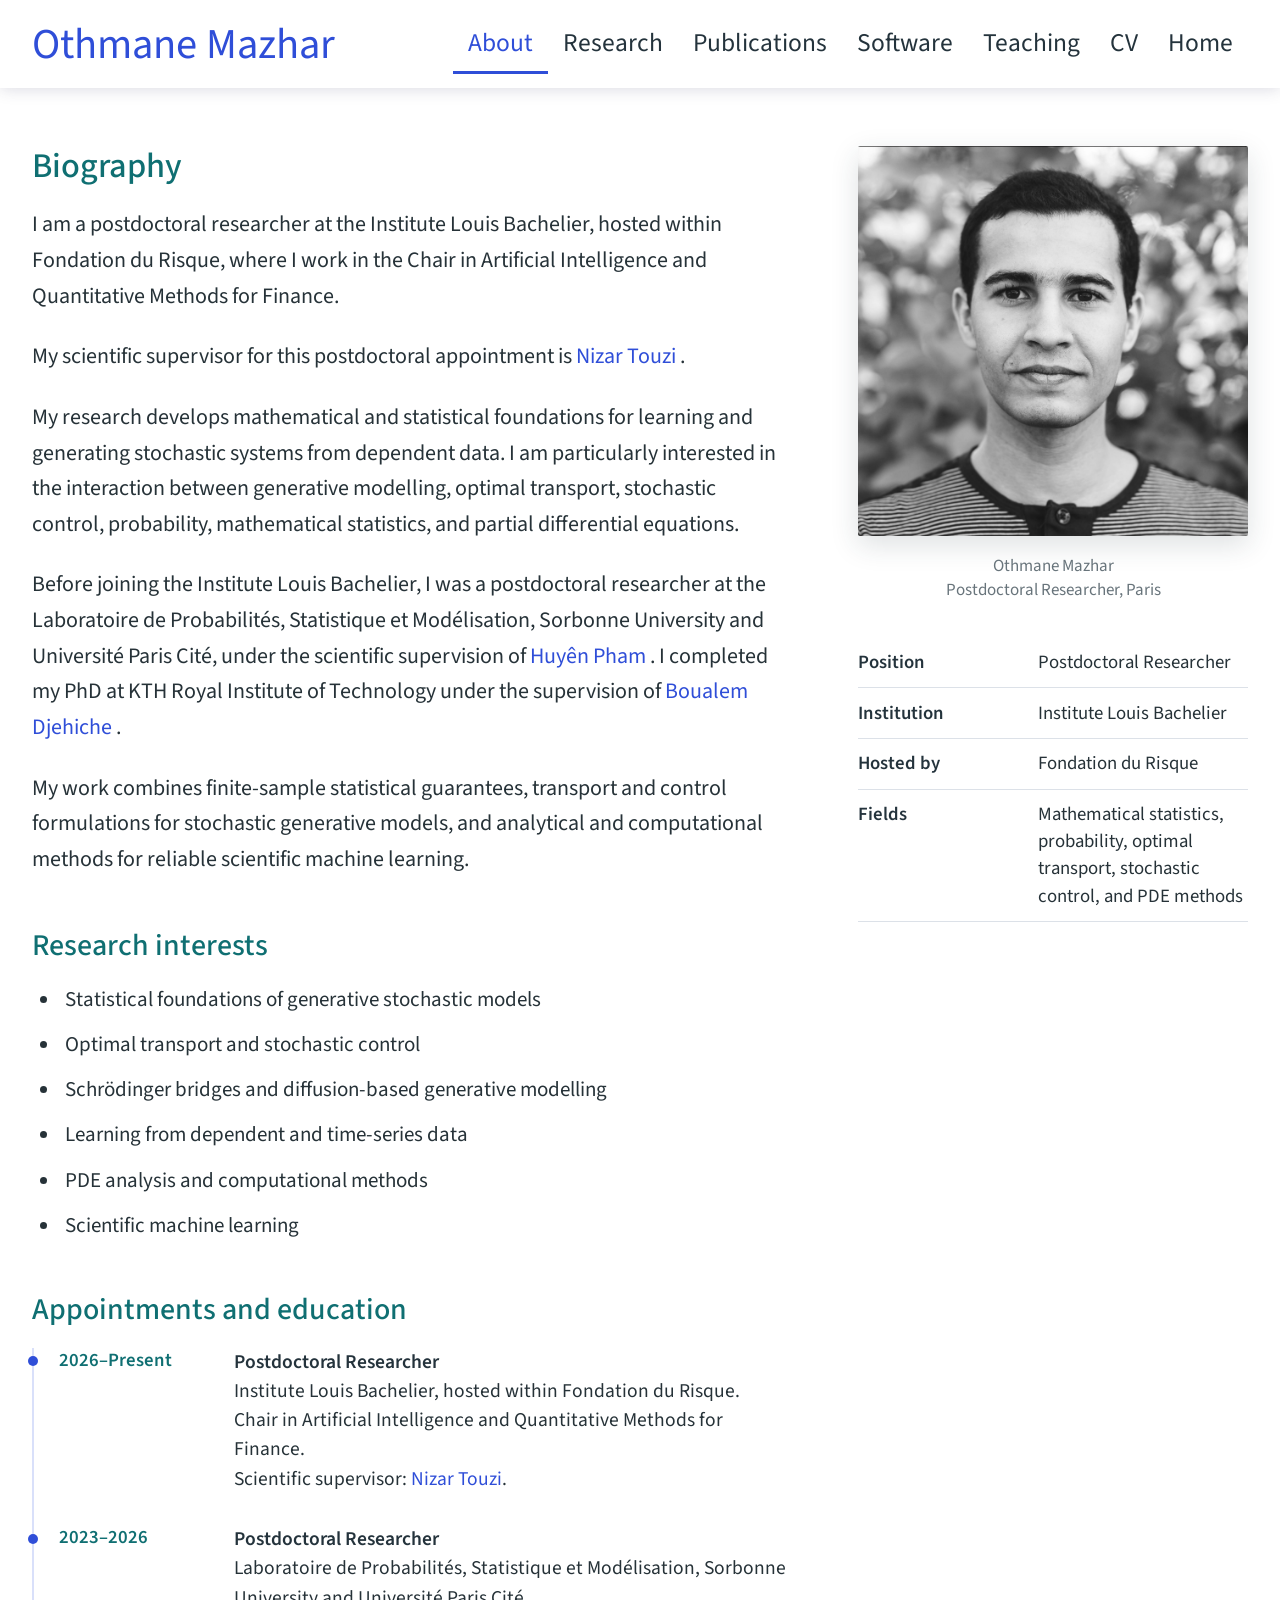
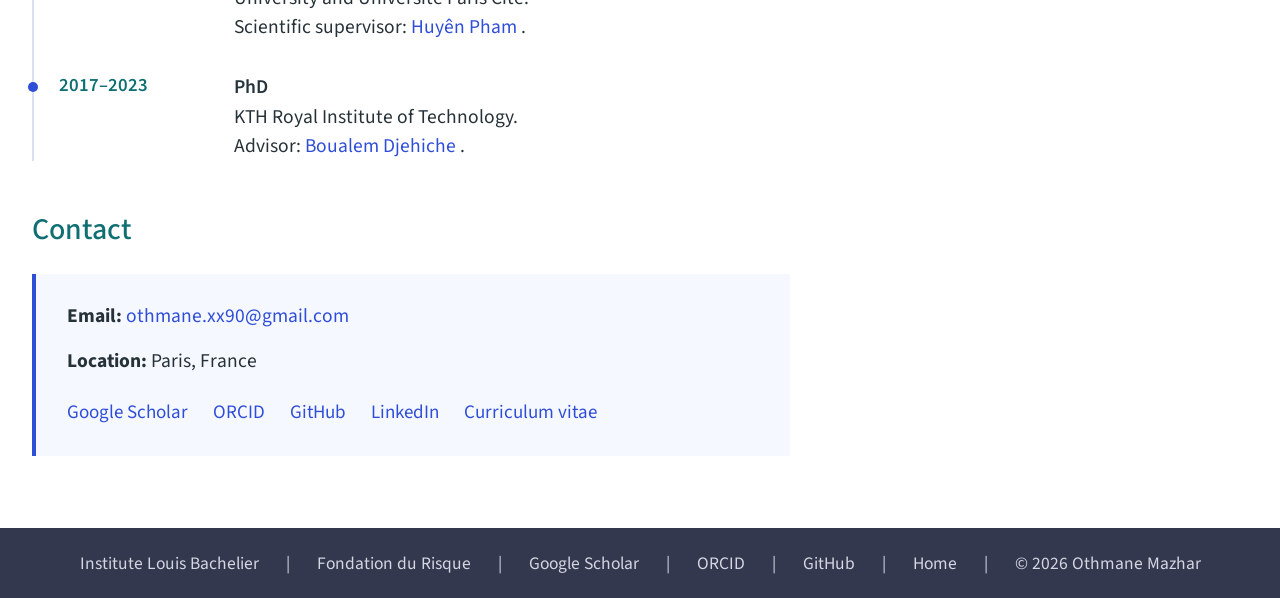
==== about.html @ a2c91de6 "Add teaching updates, research visuals, and CV page" ====
<!doctype html>
<html lang="en">
<head>
  <meta charset="utf-8">
  <meta name="viewport" content="width=device-width, initial-scale=1">

  <title>About | Othmane Mazhar</title>

  <meta
    name="description"
    content="Biography, research interests, appointments, education, and contact information for Othmane Mazhar."
  >

  <link rel="canonical" href="https://othmaneanalytics.github.io/about.html">
  <link rel="icon" href="assets/favicon.svg" type="image/svg+xml">
  <link rel="stylesheet" href="assets/homepage.css?v=20260805175539">
</head>

<body>
  <a class="skip-link" href="#main">Skip to content</a>

  <header class="site-header">
    <div class="container header-row">
      <div class="site-name">
        <a href="index.html">Othmane Mazhar</a>
      </div>

      <button
        class="menu-button"
        type="button"
        aria-expanded="false"
        aria-controls="primary-navigation"
      >
        Menu
      </button>

      <nav
        id="primary-navigation"
        class="site-nav"
        aria-label="Primary navigation"
      >
        <a href="about.html" aria-current="page">About</a>
        <a href="research.html">Research</a>
        <a href="publications.html">Publications</a>
        <a href="software.html">Software</a>
        <a href="teaching.html">Teaching</a>
        <a href="cv.html">CV</a>
        <a href="index.html">Home</a>
      </nav>
    </div>
  </header>

  <main id="main" class="container page-main">
<div class="about-layout">
      <div class="about-content">
        <section class="about-section">
          <h1 class="biography-title">Biography</h1>

          <p>
            I am a postdoctoral researcher at the Institute Louis Bachelier,
            hosted within Fondation du Risque, where I work in the Chair in
            Artificial Intelligence and Quantitative Methods for Finance.
          </p>
          <p class="current-postdoc-supervisor">
            My scientific supervisor for this postdoctoral appointment is
            <a href="https://nizartouzi.github.io/">
              Nizar Touzi
            </a>.
          </p>


          <p>
            My research develops mathematical and statistical foundations for
            learning and generating stochastic systems from dependent data. I
            am particularly interested in the interaction between generative
            modelling, optimal transport, stochastic control, probability,
            mathematical statistics, and partial differential equations.
          </p>

          <p>
            Before joining the Institute Louis Bachelier, I was a postdoctoral
            researcher at the Laboratoire de Probabilités, Statistique et
            Modélisation, Sorbonne University and Université Paris Cité, under
            the scientific supervision of
            <a href="https://sites.google.com/site/phamxuanhuyen/">
              Huyên Pham
            </a>. I completed my PhD at
            KTH Royal Institute of Technology under the supervision of
            <a href="https://www.kth.se/profile/boualem?l=en">
              Boualem Djehiche
            </a>.
          </p>

          <p>
            My work combines finite-sample statistical guarantees, transport
            and control formulations for stochastic generative models, and
            analytical and computational methods for reliable scientific
            machine learning.
          </p>
        </section>

        <section class="about-section">
          <h2>Research interests</h2>

          <ul class="research-interest-list">
            <li>
              Statistical foundations of generative stochastic models
            </li>
            <li>
              Optimal transport and stochastic control
            </li>
            <li>
              Schrödinger bridges and diffusion-based generative modelling
            </li>
            <li>
              Learning from dependent and time-series data
            </li>
            <li>
              PDE analysis and computational methods
            </li>
            <li>
              Scientific machine learning
            </li>
          </ul>
        </section>

        <section class="about-section">
          <h2>Appointments and education</h2>

          <div class="timeline">
            <div class="timeline-item">
              <div class="timeline-years">2026–Present</div>

              <div class="timeline-description">
                <strong>Postdoctoral Researcher</strong>
                Institute Louis Bachelier, hosted within Fondation du Risque.<br>
                Chair in Artificial Intelligence and Quantitative Methods for Finance.<br>
                Scientific supervisor:
                <a href="https://nizartouzi.github.io/">Nizar Touzi</a>.
              </div>
            </div>

            <div class="timeline-item">
              <div class="timeline-years">2023–2026</div>

              <div class="timeline-description">
                <strong>Postdoctoral Researcher</strong>
                Laboratoire de Probabilités, Statistique et Modélisation,
                Sorbonne University and Université Paris Cité.<br>
                Scientific supervisor:
                <a href="https://sites.google.com/site/phamxuanhuyen/">
                  Huyên Pham
                </a>.
              </div>
            </div>

            <div class="timeline-item">
              <div class="timeline-years">2017–2023</div>

              <div class="timeline-description">
                <strong>PhD</strong>
                KTH Royal Institute of Technology.<br>
                Advisor:
                <a href="https://www.kth.se/profile/boualem?l=en">
                  Boualem Djehiche
                </a>.
              </div>
            </div>
          </div>
        </section>

        <section class="about-section">
          <h2>Contact</h2>

          <div class="contact-panel">
            <p>
              <strong>Email:</strong>
              <a href="mailto:othmane.xx90@gmail.com">
                othmane.xx90@gmail.com
              </a>
            </p>

            <p>
              <strong>Location:</strong>
              Paris, France
            </p>

            <div class="contact-links">
              <a href="https://scholar.google.com/citations?user=M4yrAe8AAAAJ&amp;hl=en">
                Google Scholar
              </a>

              <a href="https://orcid.org/0000-0003-1521-9091">
                ORCID
              </a>

              <a href="https://github.com/OthmaneAnalytics">
                GitHub
              </a>

              <a href="https://www.linkedin.com/in/othmane-mazhar-8a5426199/">
                LinkedIn
              </a>

              <a href="cv.html">
                Curriculum vitae
              </a>
            </div>
          </div>
        </section>
      </div>

      <aside class="about-photo-column">
        <img
          class="about-photo"
          src="assets/profile.jpg"
          alt="Portrait of Othmane Mazhar"
        >

        <p class="about-photo-caption">
          Othmane Mazhar<br>
          Postdoctoral Researcher, Paris
        </p>

        <ul class="about-details">
          <li>
            <strong>Position</strong>
            <span>Postdoctoral Researcher</span>
          </li>

          <li>
            <strong>Institution</strong>
            <span>Institute Louis Bachelier</span>
          </li>

          <li>
            <strong>Hosted by</strong>
            <span>Fondation du Risque</span>
          </li>

          <li>
            <strong>Fields</strong>
            <span>
              Mathematical statistics, probability, optimal transport,
              stochastic control, and PDE methods
            </span>
          </li>
        </ul>
      </aside>
    </div>
  </main>

  <footer class="site-footer">
    <div class="container footer-row">
      <a href="https://www.institutlouisbachelier.org/en">
        Institute Louis Bachelier
      </a>

      <span class="footer-divider">|</span>

      <a href="https://www.institutlouisbachelier.org/en/we-are/about-the-fondation-du-risque">
        Fondation du Risque
      </a>

      <span class="footer-divider">|</span>

      <a href="https://scholar.google.com/citations?user=M4yrAe8AAAAJ&amp;hl=en">
        Google Scholar
      </a>

      <span class="footer-divider">|</span>

      <a href="https://orcid.org/0000-0003-1521-9091">
        ORCID
      </a>

      <span class="footer-divider">|</span>

      <a href="https://github.com/OthmaneAnalytics">
        GitHub
      </a>

      <span class="footer-divider">|</span>

      <a href="index.html">Home</a>

      <span class="footer-divider">|</span>

      <span>© 2026 Othmane Mazhar</span>
    </div>
  </footer>

  <script>
    const menuButton = document.querySelector(".menu-button");
    const navigation = document.querySelector(".site-nav");

    menuButton.addEventListener("click", () => {
      const isOpen = navigation.classList.toggle("open");
      document.body.classList.toggle("menu-open", isOpen);
      menuButton.setAttribute("aria-expanded", String(isOpen));
    });

    navigation.querySelectorAll("a").forEach(link => {
      link.addEventListener("click", () => {
        navigation.classList.remove("open");
        document.body.classList.remove("menu-open");
        menuButton.setAttribute("aria-expanded", "false");
      });
    });
  </script>
</body>
</html>
---- assets/homepage.css ----
@import url("https://fonts.googleapis.com/css2?family=Source+Sans+3:ital,wght@0,400;0,600;0,700;1,400&display=swap");

:root {
  --blue: #2f4ed8;
  --blue-hover: #6f83e8;
  --teal: #0f6f72;
  --orange: #f28c28;
  --text: #263238;
  --heading: #24333c;
  --footer: #34384f;
  --footer-text: #d3d7e2;
  --border: #dce1e8;
  --container: 1440px;
  --hero-position: center 35%;
}

* {
  box-sizing: border-box;
}

html {
  font-size: 25px;
  scroll-behavior: smooth;
}

body {
  margin: 0;
  background: #ffffff;
  color: var(--text);
  font-family: "Source Sans 3", "Source Sans Pro", Arial, sans-serif;
  font-size: 1rem;
  line-height: 1.68;
  -webkit-font-smoothing: antialiased;
  text-rendering: optimizeLegibility;
}

img,
svg {
  display: block;
  max-width: 100%;
}

a {
  color: var(--blue);
  text-decoration: none;
}

a:hover,
a:focus-visible {
  color: var(--blue-hover);
  text-decoration: underline;
}

.container {
  width: min(calc(100% - 64px), var(--container));
  margin-inline: auto;
}

.skip-link {
  position: absolute;
  left: -10000px;
  width: 1px;
  height: 1px;
  overflow: hidden;
}

.skip-link:focus {
  left: 1rem;
  top: 1rem;
  z-index: 1000;
  width: auto;
  height: auto;
  padding: 0.55rem 0.8rem;
  background: var(--heading);
  color: #ffffff;
}

.site-header {
  position: relative;
  z-index: 20;
  background: #ffffff;
  box-shadow: 0 1px 15px rgba(50, 50, 93, 0.18);
}

.header-row {
  display: flex;
  min-height: 88px;
  align-items: center;
  justify-content: space-between;
  gap: 2rem;
}

.site-name {
  margin: 0;
  color: var(--blue);
  font-size: 1.7rem;
  font-weight: 400;
  line-height: 1.2;
  white-space: nowrap;
}

.site-name a {
  text-decoration: none;
}

.site-nav {
  display: flex;
  align-items: stretch;
  justify-content: flex-end;
}

.site-nav a {
  display: flex;
  align-items: center;
  padding: 12px 15px;
  color: var(--heading);
  font-size: 1.02rem;
  line-height: 1.4;
  text-decoration: none;
}

.site-nav a:hover,
.site-nav a:focus-visible,
.site-nav a[aria-current="page"] {
  color: var(--blue);
}

.site-nav a[aria-current="page"] {
  box-shadow: inset 0 -3px 0 var(--blue);
}

.menu-button {
  display: none;
  border: 0;
  background: transparent;
  color: var(--blue);
  font: inherit;
  cursor: pointer;
}

.hero {
  width: 100%;
  aspect-ratio: 10 / 3;
  background-image: url("home/hero.png");
  background-position: var(--hero-position);
  background-size: cover;
  background-repeat: no-repeat;
  border-bottom: 1px solid var(--border);
}

.home-information {
  margin-top: 40px;
  margin-bottom: 28px;
}

.info-row {
  display: grid;
  grid-template-columns: repeat(2, minmax(0, 1fr));
  gap: 44px;
}

.info-row + .info-row {
  margin-top: 1.4rem;
}

.info-column {
  min-width: 0;
}

h2 {
  margin: 0 0 0.7rem;
  color: var(--teal);
  font-size: 1.16rem;
  font-weight: 500;
  line-height: 1.25;
}

.profile-text,
.research-text {
  font-size: 0.86rem;
  line-height: 1.56;
}

.profile-text p,
.research-text p {
  margin: 0 0 0.85rem;
}

.position-title {
  display: block;
  margin-bottom: 0.06rem;
  color: var(--heading);
  font-weight: 700;
}

.news-list,
.publication-list {
  margin: 0;
  padding: 0;
  list-style: none;
}

.news-item {
  display: grid;
  grid-template-columns: 4.4rem minmax(0, 1fr);
  gap: 0.75rem;
  margin-bottom: 0.72rem;
  font-size: 0.72rem;
  line-height: 1.45;
}

.news-date {
  color: var(--heading);
  font-style: italic;
  white-space: nowrap;
}

.publication-item {
  margin-bottom: 0.7rem;
  font-size: 0.72rem;
  line-height: 1.4;
}

.publication-authors {
  color: var(--heading);
}

.publication-title {
  font-weight: 700;
}

.publication-venue {
  font-style: italic;
}

.publication-links {
  margin-left: 0.2rem;
  white-space: nowrap;
}

.navigation-grid {
  margin-top: 62px;
  margin-bottom: 42px;
}

.tile-grid {
  display: grid;
  grid-template-columns: repeat(3, minmax(0, 1fr));
  gap: 48px 34px;
}

.navigation-tile {
  text-align: center;
}

.navigation-tile img {
  width: 55%;
  max-width: 260px;
  margin: 0 auto 8px;
  transition: transform 160ms ease;
}

.navigation-tile a {
  display: inline-block;
  font-size: 1.08rem;
}

.navigation-tile:hover img {
  transform: translateY(-8px);
}

.site-footer {
  background: var(--footer);
  color: var(--footer-text);
}

.footer-row {
  display: flex;
  min-height: 70px;
  align-items: center;
  justify-content: center;
  flex-wrap: wrap;
  gap: 0 27px;
  padding: 10px 0;
}

.footer-row a,
.footer-row span {
  color: var(--footer-text);
  font-size: 0.7rem;
  text-decoration: none;
}

.footer-row a:hover,
.footer-row a:focus-visible {
  color: #ffffff;
  text-decoration: underline;
}

.footer-divider {
  color: #7f8498;
}

:focus-visible {
  outline: 3px solid rgba(47, 78, 216, 0.32);
  outline-offset: 3px;
}

@media (max-width: 1100px) {
  html {
    font-size: 21px;
  }

  .container {
    width: min(calc(100% - 40px), var(--container));
  }

  .header-row {
    min-height: 76px;
  }

  .site-name {
    font-size: 1.5rem;
  }

  .site-nav a {
    padding-inline: 9px;
    font-size: 0.9rem;
  }

  .info-row {
    gap: 30px;
  }
}

@media (max-width: 767.98px) {
  html {
    font-size: 19px;
  }

  .container {
    width: min(calc(100% - 28px), var(--container));
  }

  .header-row {
    min-height: 68px;
  }

  .site-name {
    font-size: 1.42rem;
  }

  .menu-button {
    display: block;
    padding: 0.35rem;
  }

  .site-nav {
    position: fixed;
    inset: 68px 0 0;
    z-index: 30;
    display: none;
    flex-direction: column;
    align-items: stretch;
    justify-content: flex-start;
    padding: 1rem;
    background: var(--blue);
  }

  .site-nav.open {
    display: flex;
  }

  .site-nav a {
    justify-content: center;
    padding: 0.65rem;
    color: #ffffff;
    font-size: 1.15rem;
  }

  .site-nav a:hover,
  .site-nav a:focus-visible,
  .site-nav a[aria-current="page"] {
    color: #ffffff;
    background: rgba(255, 255, 255, 0.12);
    box-shadow: none;
  }

  body.menu-open {
    overflow: hidden;
  }

  .hero {
    min-height: 220px;
    aspect-ratio: auto;
  }

  .home-information {
    margin-top: 28px;
  }

  .info-row {
    grid-template-columns: 1fr;
  }

  .info-column + .info-column {
    margin-top: 1.2rem;
  }

  .news-item {
    grid-template-columns: 1fr;
    gap: 0.08rem;
  }

  .tile-grid {
    grid-template-columns: repeat(2, minmax(0, 1fr));
    gap: 32px 18px;
  }

  .navigation-tile img {
    width: 68%;
  }

  .footer-divider {
    display: none;
  }
}

@media (max-width: 460px) {
  .tile-grid {
    grid-template-columns: 1fr;
  }

  .navigation-tile img {
    width: 55%;
  }
}

@media (prefers-reduced-motion: reduce) {
  html {
    scroll-behavior: auto;
  }

  .navigation-tile img {
    transition: none;
  }
}

/* SIX-COLUMN-NAVIGATION-START */

.navigation-grid {
  margin-top: 54px;
  margin-bottom: 34px;
}

.tile-grid {
  display: grid;
  grid-template-columns: repeat(6, minmax(0, 1fr));
  gap: 0;
  width: 100%;
  align-items: end;
}

.navigation-tile {
  min-width: 0;
  padding: 0 10px;
  text-align: center;
}

.navigation-tile + .navigation-tile {
  border-left: 1px solid #dce1e8;
}

.navigation-tile a {
  display: flex;
  flex-direction: column;
  align-items: center;
  justify-content: flex-end;
  color: var(--teal);
  font-size: 1.02rem;
  font-weight: 500;
  line-height: 1.25;
  text-decoration: none;
}

.navigation-tile img {
  width: 100%;
  max-width: none;
  height: 220px;
  margin: 0 0 8px;
  object-fit: contain;
  transform: scale(1.12);
  transform-origin: center bottom;
  transition: transform 160ms ease;
}

.navigation-tile:hover img,
.navigation-tile:focus-within img {
  transform: translateY(-11px);
}

@media (min-width: 900px) and (max-width: 1299.98px) {
  .tile-grid {
    grid-template-columns: repeat(3, minmax(0, 1fr));
    row-gap: 40px;
  }

  .navigation-tile:nth-child(4) {
    border-left: 0;
  }

  .navigation-tile img {
    height: 230px;
  }
}

@media (min-width: 520px) and (max-width: 899.98px) {
  .tile-grid {
    grid-template-columns: repeat(2, minmax(0, 1fr));
    row-gap: 34px;
  }

  .navigation-tile:nth-child(odd) {
    border-left: 0;
  }

  .navigation-tile img {
    height: 210px;
  }
}

@media (max-width: 519.98px) {
  .tile-grid {
    grid-template-columns: 1fr;
    row-gap: 30px;
  }

  .navigation-tile {
    border-left: 0 !important;
  }

  .navigation-tile img {
    width: 100%;
    max-width: 330px;
    height: 210px;
  }
}

/* SIX-COLUMN-NAVIGATION-END */

/* REFINED-NAVIGATION-ARTWORK-START */

.navigation-grid {
  margin-top: 42px;
  margin-bottom: 30px;
}

.navigation-tile {
  padding-right: 8px;
  padding-left: 8px;
}

.navigation-tile a {
  gap: 0;
  color: var(--teal);
  line-height: 1.05;
}

.navigation-tile img {
  width: 100%;
  height: 218px;
  margin: 0 0 5px;
  padding: 0;
  object-fit: contain;
  object-position: center bottom;
  transform: none;
}

.navigation-tile:hover img,
.navigation-tile:focus-within img {
  transform: translateY(-3px);
  filter: saturate(1.06);
}

@media (min-width: 1300px) {
  .navigation-tile img {
    height: 225px;
  }
}

@media (min-width: 900px) and (max-width: 1299.98px) {
  .navigation-tile img {
    height: 245px;
    margin-bottom: 5px;
  }
}

@media (min-width: 520px) and (max-width: 899.98px) {
  .navigation-tile img {
    height: 225px;
    margin-bottom: 5px;
  }
}

@media (max-width: 519.98px) {
  .navigation-tile img {
    height: 220px;
    margin-bottom: 5px;
  }
}

/* REFINED-NAVIGATION-ARTWORK-END */

/* NAVIGATION-VERTICAL-POSITION-START */

.navigation-tile {
  transform: translateY(-5px);
}

/* NAVIGATION-VERTICAL-POSITION-END */

/* NAVIGATION-ROW-OFFSET-START */

/* Move the six images and their labels upward together. */
.navigation-grid > .tile-grid {
  position: relative !important;
  top: -5px !important;
}

/* NAVIGATION-ROW-OFFSET-END */

/* FINAL-NAVIGATION-POSITION-START */

/* Move all six images and labels upward together. */
.navigation-grid .tile-grid {
  position: relative !important;
  top: -18px !important;
}

/* Remove the vertical separators completely. */
.navigation-grid .navigation-tile,
.navigation-grid .navigation-tile + .navigation-tile {
  border-left: 0 !important;
  border-right: 0 !important;
}

/* FINAL-NAVIGATION-POSITION-END */

/* FINAL-NAVIGATION-GEOMETRY-START */

/* Move images and labels 36px upward in total. */
.navigation-grid .tile-grid {
  position: relative !important;
  top: -36px !important;
}

/* Reduce the previous 30px white space below by 18px. */
.navigation-grid {
  margin-bottom: 12px !important;
  padding-bottom: 0 !important;
}

/* Keep all separators removed. */
.navigation-grid .navigation-tile,
.navigation-grid .navigation-tile + .navigation-tile {
  border-left: 0 !important;
  border-right: 0 !important;
}

/* FINAL-NAVIGATION-GEOMETRY-END */

/* ABOUT-PAGE-START */

.page-main {
  padding-top: 58px;
  padding-bottom: 72px;
}

.page-title {
  margin: 0 0 1.5rem;
  color: var(--blue);
  font-size: 2rem;
  font-weight: 400;
  line-height: 1.15;
}

.about-layout {
  display: grid;
  grid-template-columns: minmax(0, 1fr) 390px;
  gap: 68px;
  align-items: start;
}

.about-content {
  min-width: 0;
}

.about-section + .about-section {
  margin-top: 2rem;
}

.about-section h2 {
  margin-bottom: 0.75rem;
  color: var(--teal);
  font-size: 1.2rem;
  font-weight: 500;
}

.about-section p {
  margin: 0 0 1rem;
  font-size: 0.88rem;
  line-height: 1.62;
}

.about-photo-column {
  position: sticky;
  top: 40px;
}

.about-photo {
  width: 100%;
  aspect-ratio: 1 / 1;
  object-fit: cover;
  object-position: center 26%;
  border-radius: 2px;
  box-shadow: 0 9px 28px rgba(36, 51, 60, 0.15);
}

.about-photo-caption {
  margin-top: 0.7rem;
  color: #68747b;
  font-size: 0.68rem;
  line-height: 1.45;
  text-align: center;
}

.about-details {
  margin: 1.4rem 0 0;
  padding: 0;
  list-style: none;
}

.about-details li {
  display: grid;
  grid-template-columns: 6.4rem minmax(0, 1fr);
  gap: 0.8rem;
  padding: 0.45rem 0;
  border-bottom: 1px solid var(--border);
  font-size: 0.75rem;
  line-height: 1.45;
}

.about-details strong {
  color: var(--heading);
  font-weight: 600;
}

.research-interest-list {
  margin: 0.2rem 0 0;
  padding-left: 1.15rem;
}

.research-interest-list li {
  margin-bottom: 0.55rem;
  padding-left: 0.15rem;
  font-size: 0.84rem;
  line-height: 1.5;
}

.timeline {
  margin-top: 0.4rem;
}

.timeline-item {
  position: relative;
  display: grid;
  grid-template-columns: 6rem minmax(0, 1fr);
  gap: 1rem;
  padding: 0 0 1.25rem 1rem;
  border-left: 2px solid #d9e0fa;
}

.timeline-item::before {
  position: absolute;
  top: 0.34rem;
  left: -6px;
  width: 10px;
  height: 10px;
  content: "";
  background: var(--blue);
  border-radius: 50%;
}

.timeline-item:last-child {
  padding-bottom: 0;
}

.timeline-years {
  color: var(--teal);
  font-size: 0.75rem;
  font-weight: 600;
  line-height: 1.4;
}

.timeline-description {
  font-size: 0.78rem;
  line-height: 1.5;
}

.timeline-description strong {
  display: block;
  color: var(--heading);
  font-weight: 600;
}

.contact-panel {
  margin-top: 1rem;
  padding: 1.1rem 1.25rem;
  background: #f6f8ff;
  border-left: 4px solid var(--blue);
}

.contact-panel p {
  margin-bottom: 0.55rem;
  font-size: 0.78rem;
}

.contact-links {
  display: flex;
  flex-wrap: wrap;
  gap: 0.25rem 1rem;
  margin-top: 0.75rem;
}

.contact-links a {
  font-size: 0.76rem;
}

@media (max-width: 1100px) {
  .about-layout {
    grid-template-columns: minmax(0, 1fr) 320px;
    gap: 44px;
  }
}

@media (max-width: 767.98px) {
  .page-main {
    padding-top: 36px;
    padding-bottom: 50px;
  }

  .page-title {
    font-size: 1.72rem;
  }

  .about-layout {
    display: flex;
    flex-direction: column;
    gap: 34px;
  }

  .about-photo-column {
    position: static;
    order: -1;
    width: min(100%, 420px);
    margin-inline: auto;
  }

  .about-details li {
    grid-template-columns: 1fr;
    gap: 0.12rem;
  }

  .timeline-item {
    grid-template-columns: 1fr;
    gap: 0.2rem;
  }
}

/* ABOUT-PAGE-END */

/* BIOGRAPHY-TITLE-START */

.biography-title {
  margin: 0 0 0.8rem;
  color: var(--teal);
  font-size: 1.38rem;
  font-weight: 500;
  line-height: 1.2;
}

/* BIOGRAPHY-TITLE-END */
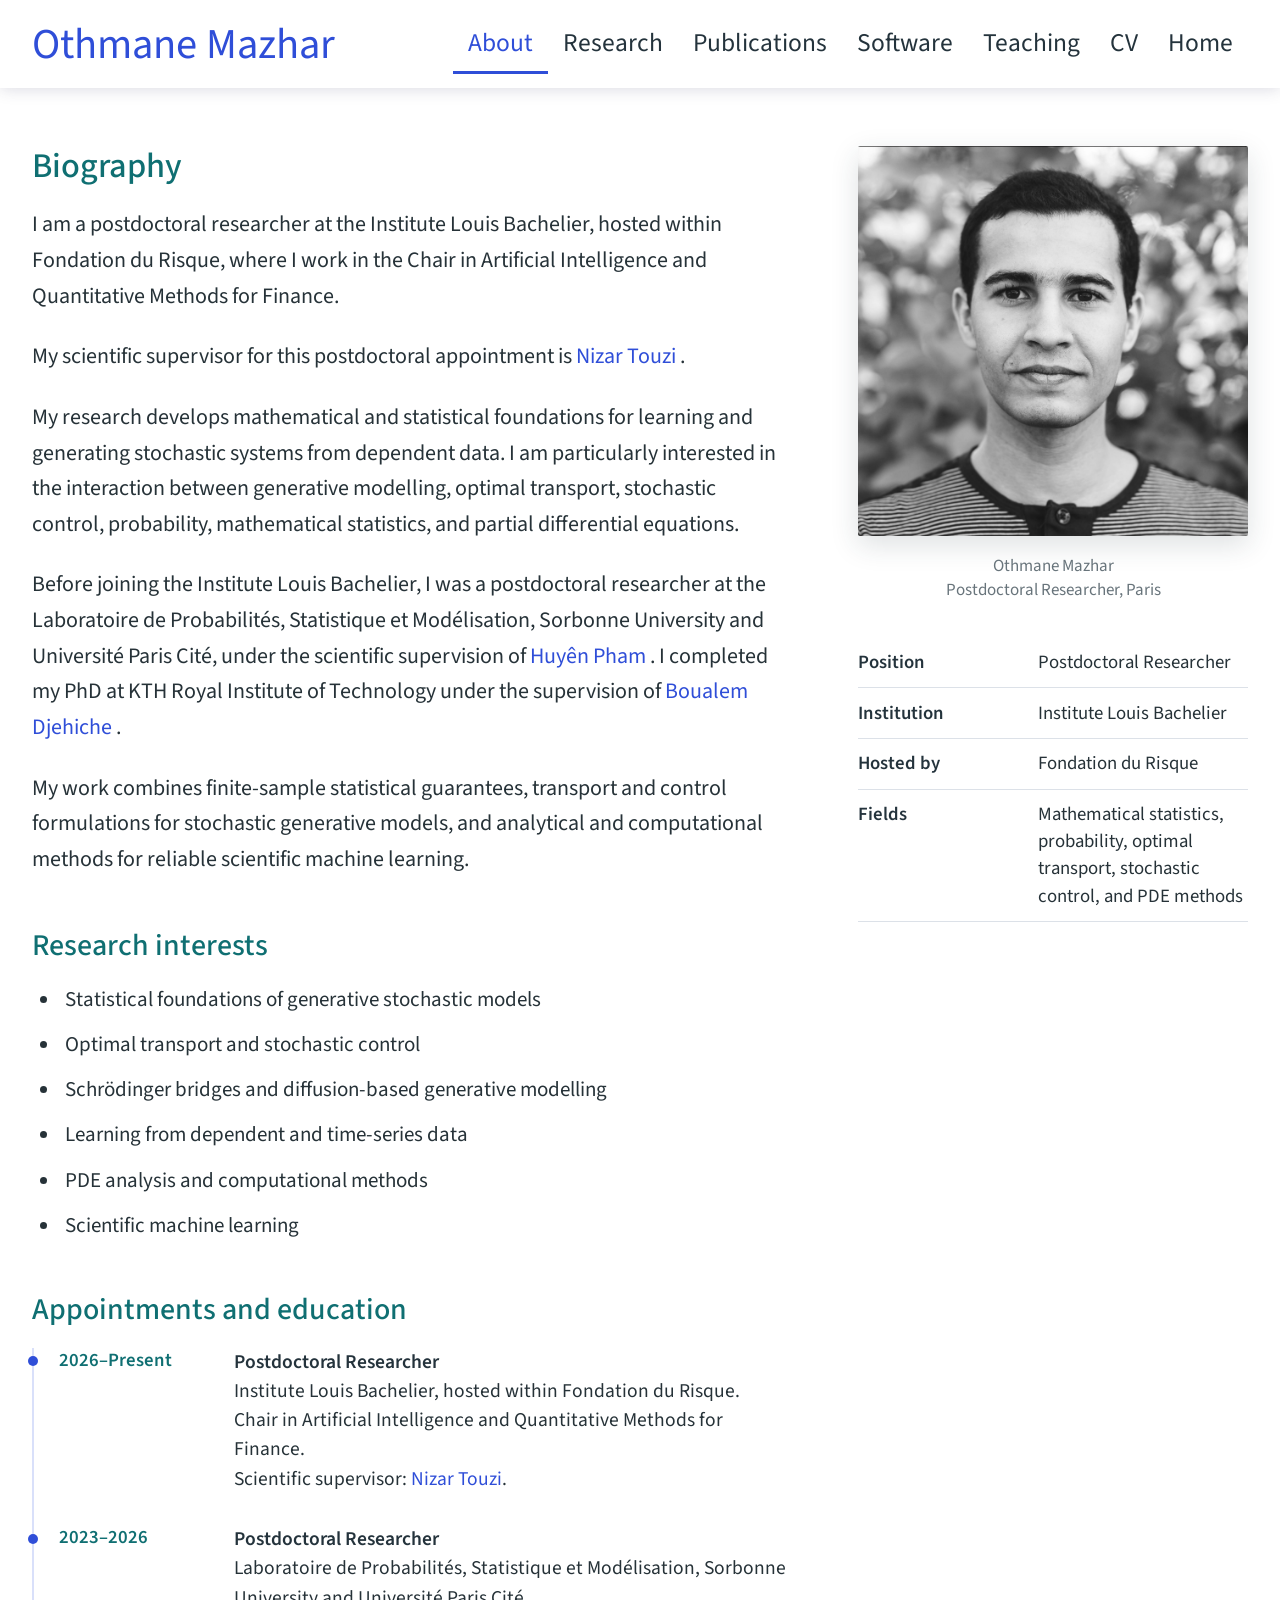
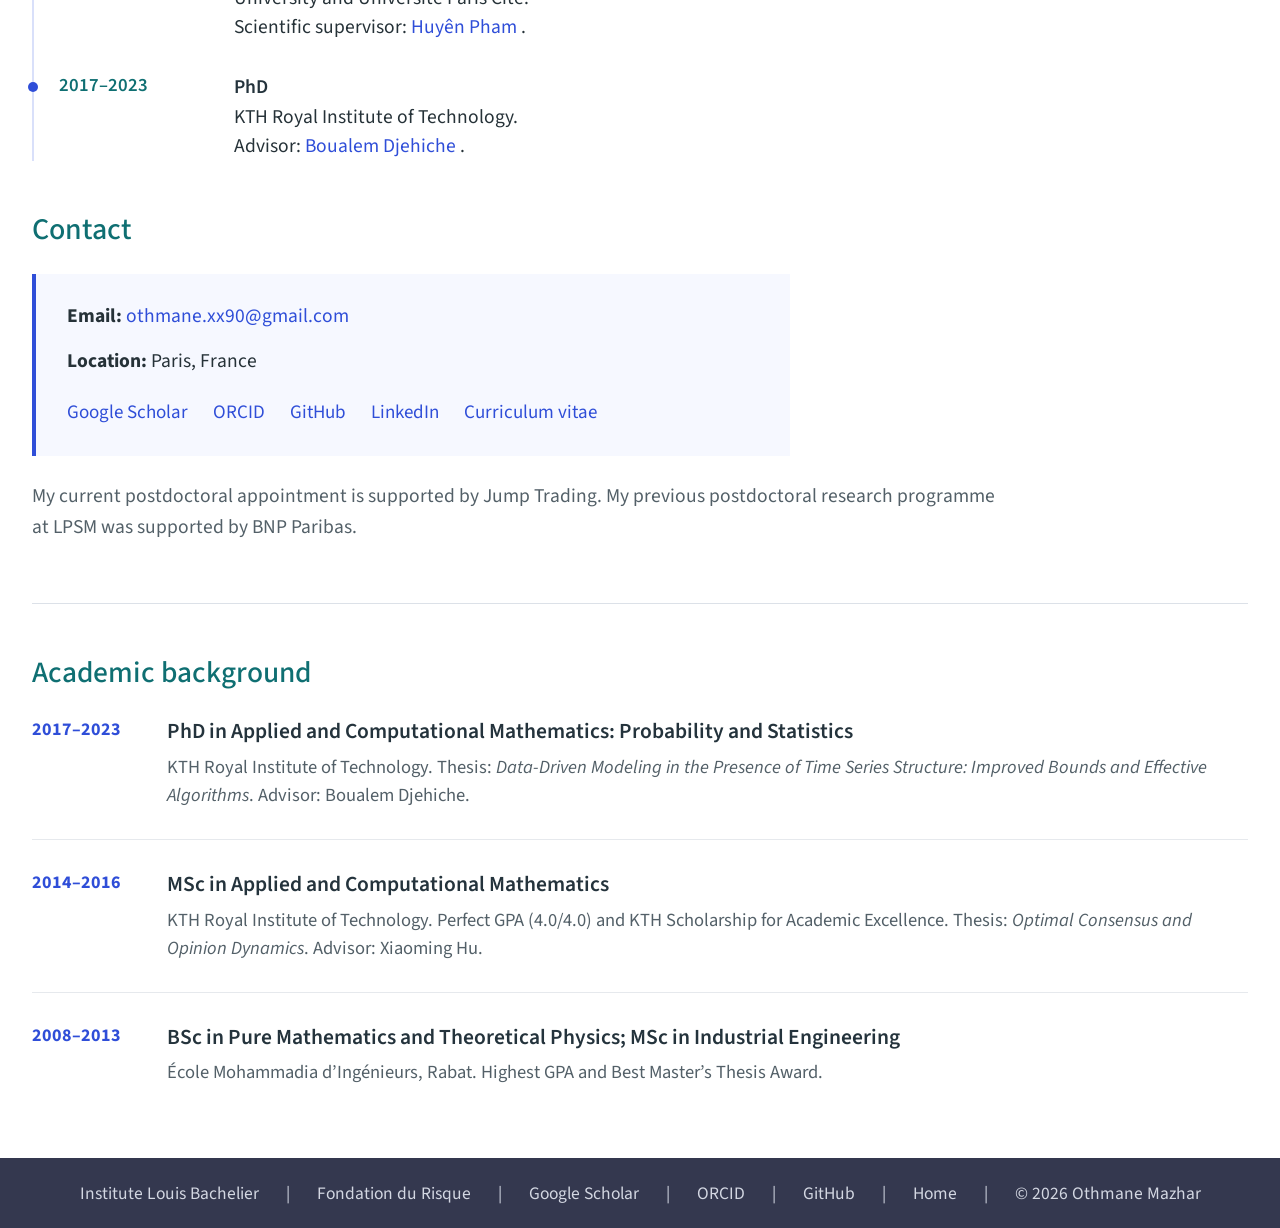
==== commit 6bf49999: "Finalize website and align content with CV" ====
--- a/about.html
+++ b/about.html
@@ -10,10 +10,28 @@
     name="description"
     content="Biography, research interests, appointments, education, and contact information for Othmane Mazhar."
   >
+<link rel="icon" href="assets/favicon.svg" type="image/svg+xml">
+  <link rel="stylesheet" href="assets/homepage.css?v=20260805175539">
 
   <link rel="canonical" href="https://othmaneanalytics.github.io/about.html">
-  <link rel="icon" href="assets/favicon.svg" type="image/svg+xml">
-  <link rel="stylesheet" href="assets/homepage.css?v=20260805175539">
+
+  <meta property="og:type" content="website">
+  <meta property="og:title" content="About | Othmane Mazhar">
+  <meta
+    property="og:description"
+    content="Biography, research interests, appointments, education, and contact information for Othmane Mazhar."
+  >
+  <meta property="og:url" content="https://othmaneanalytics.github.io/about.html">
+  <meta property="og:image" content="https://othmaneanalytics.github.io/assets/home/hero.png">
+
+  <meta name="twitter:card" content="summary_large_image">
+  <meta name="twitter:title" content="About | Othmane Mazhar">
+  <meta
+    name="twitter:description"
+    content="Biography, research interests, appointments, education, and contact information for Othmane Mazhar."
+  >
+  <meta name="twitter:image" content="https://othmaneanalytics.github.io/assets/home/hero.png">
+
 </head>
 
 <body>
@@ -248,7 +266,74 @@
         </ul>
       </aside>
     </div>
-  </main>
+  
+<!-- CV-ALIGNED-ABOUT-START -->
+
+<p class="about-funding-note">
+  My current postdoctoral appointment is supported by Jump Trading.
+  My previous postdoctoral research programme at LPSM was supported
+  by BNP Paribas.
+</p>
+
+<section class="cv-aligned-about-section">
+  <h2>Academic background</h2>
+
+  <ol class="cv-aligned-education-list">
+    <li class="cv-aligned-education-entry">
+      <div class="cv-aligned-education-date">2017–2023</div>
+
+      <div>
+        <h3>
+          PhD in Applied and Computational Mathematics:
+          Probability and Statistics
+        </h3>
+
+        <p>
+          KTH Royal Institute of Technology. Thesis:
+          <em>Data-Driven Modeling in the Presence of Time Series
+          Structure: Improved Bounds and Effective Algorithms</em>.
+          Advisor: Boualem Djehiche.
+        </p>
+      </div>
+    </li>
+
+    <li class="cv-aligned-education-entry">
+      <div class="cv-aligned-education-date">2014–2016</div>
+
+      <div>
+        <h3>
+          MSc in Applied and Computational Mathematics
+        </h3>
+
+        <p>
+          KTH Royal Institute of Technology. Perfect GPA
+          (4.0/4.0) and KTH Scholarship for Academic Excellence.
+          Thesis: <em>Optimal Consensus and Opinion Dynamics</em>.
+          Advisor: Xiaoming Hu.
+        </p>
+      </div>
+    </li>
+
+    <li class="cv-aligned-education-entry">
+      <div class="cv-aligned-education-date">2008–2013</div>
+
+      <div>
+        <h3>
+          BSc in Pure Mathematics and Theoretical Physics;
+          MSc in Industrial Engineering
+        </h3>
+
+        <p>
+          École Mohammadia d’Ingénieurs, Rabat. Highest GPA and
+          Best Master’s Thesis Award.
+        </p>
+      </div>
+    </li>
+  </ol>
+</section>
+
+<!-- CV-ALIGNED-ABOUT-END -->
+</main>
 
   <footer class="site-footer">
     <div class="container footer-row">
--- a/assets/homepage.css
+++ b/assets/homepage.css
@@ -891,3 +891,100 @@
 
 /* BIOGRAPHY-TITLE-END */
 
+
+
+/* FINAL-CV-ALIGNMENT-STYLES-START */
+
+.visually-hidden-heading {
+  position: absolute !important;
+  width: 1px !important;
+  height: 1px !important;
+  margin: -1px !important;
+  padding: 0 !important;
+  overflow: hidden !important;
+  clip: rect(0 0 0 0) !important;
+  clip-path: inset(50%) !important;
+  white-space: nowrap !important;
+  border: 0 !important;
+}
+
+.about-funding-note,
+.research-programme-note {
+  max-width: 980px;
+  margin: 1rem 0 0;
+  color: #536068;
+  font-size: 0.78rem;
+  line-height: 1.58;
+}
+
+.cv-aligned-about-section {
+  margin-top: 2.4rem;
+  padding-top: 2rem;
+  border-top: 1px solid #dce1e8;
+}
+
+.cv-aligned-about-section h2 {
+  margin: 0 0 1rem;
+  color: #0f6f72;
+  font-size: 1.18rem;
+  font-weight: 500;
+  line-height: 1.3;
+}
+
+.cv-aligned-education-list {
+  margin: 0;
+  padding: 0;
+  list-style: none;
+}
+
+.cv-aligned-education-entry {
+  display: grid;
+  grid-template-columns: 110px minmax(0, 1fr);
+  gap: 25px;
+  padding: 0 0 1.2rem;
+}
+
+.cv-aligned-education-entry
++ .cv-aligned-education-entry {
+  padding-top: 1.2rem;
+  border-top: 1px solid #e6e9ed;
+}
+
+.cv-aligned-education-entry:last-child {
+  padding-bottom: 0;
+}
+
+.cv-aligned-education-date {
+  color: #2f4ed8;
+  font-size: 0.72rem;
+  font-weight: 700;
+  line-height: 1.4;
+}
+
+.cv-aligned-education-entry h3 {
+  margin: 0 0 0.22rem;
+  color: #24333c;
+  font-size: 0.86rem;
+  font-weight: 600;
+  line-height: 1.4;
+}
+
+.cv-aligned-education-entry p {
+  margin: 0;
+  color: #536068;
+  font-size: 0.74rem;
+  line-height: 1.52;
+}
+
+@media (max-width: 560px) {
+  .cv-aligned-education-entry {
+    display: block;
+  }
+
+  .cv-aligned-education-date {
+    display: block;
+    margin-bottom: 0.3rem;
+  }
+}
+
+/* FINAL-CV-ALIGNMENT-STYLES-END */
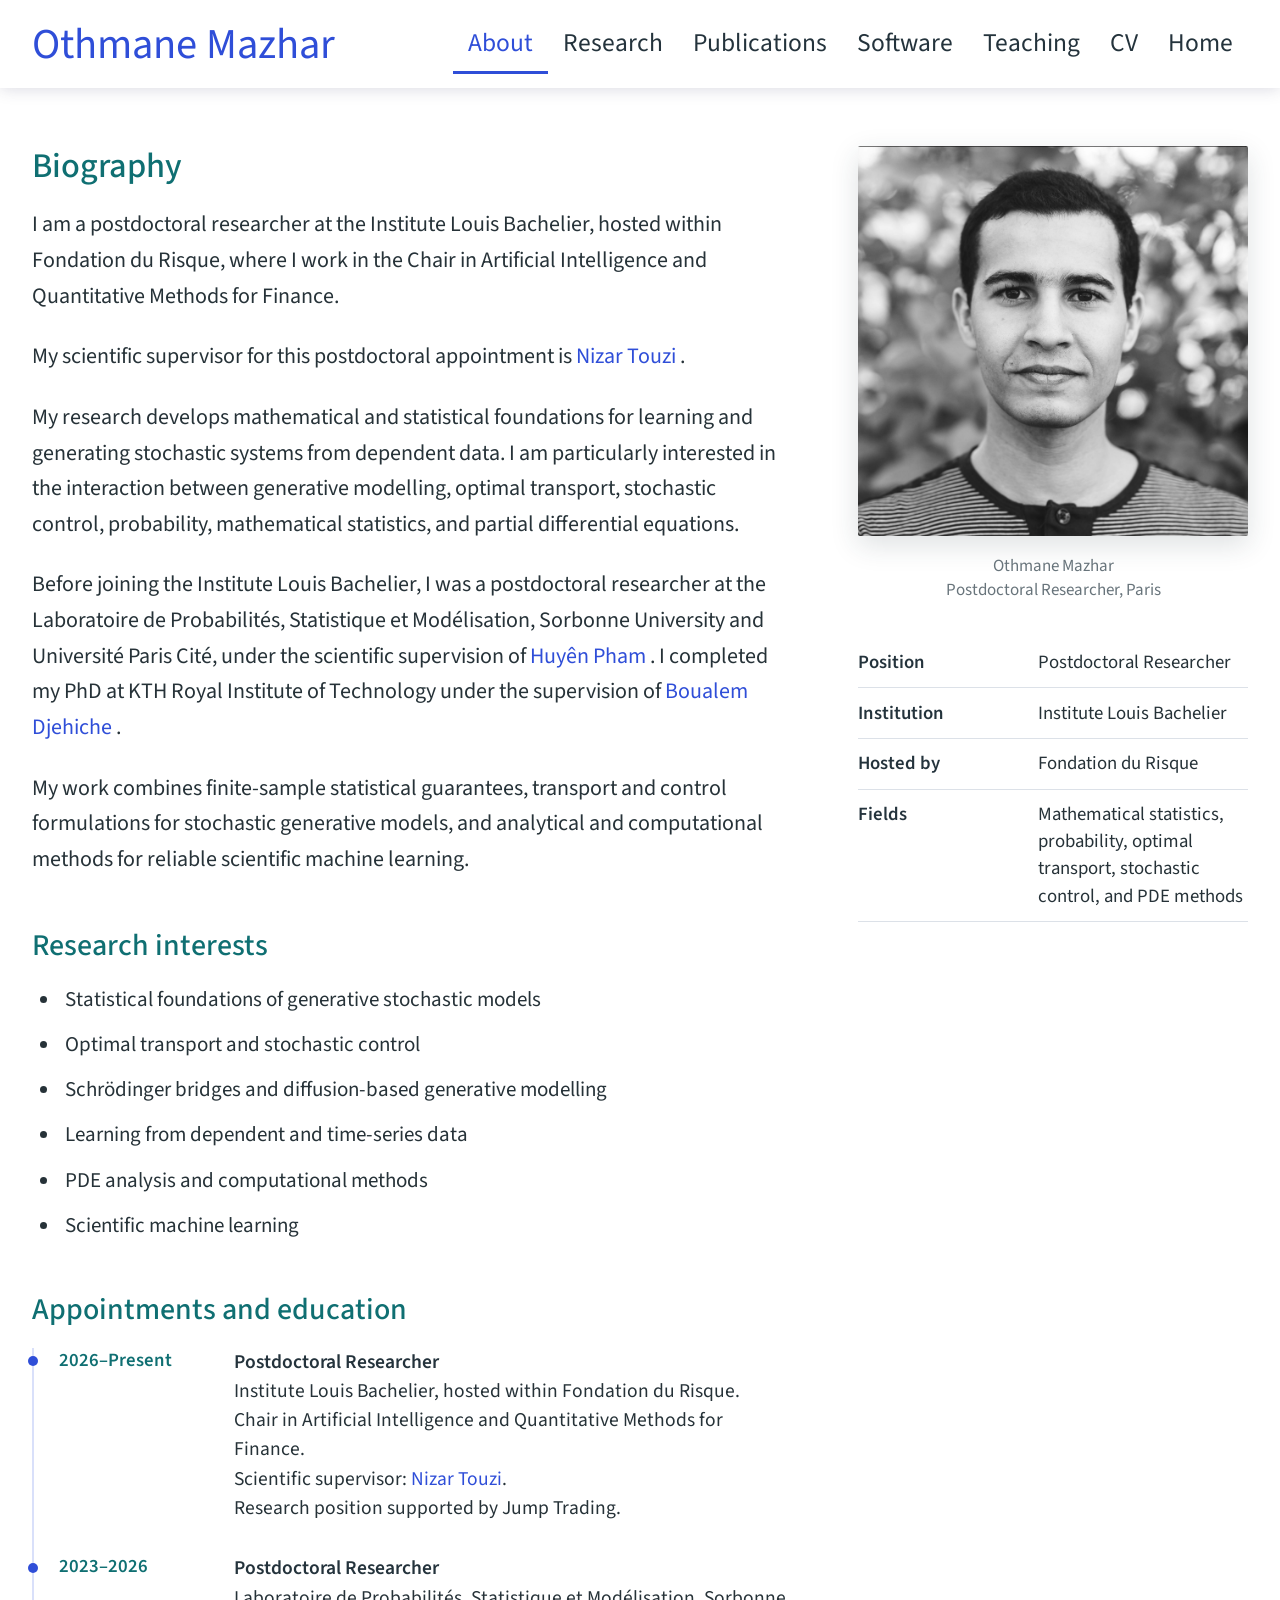
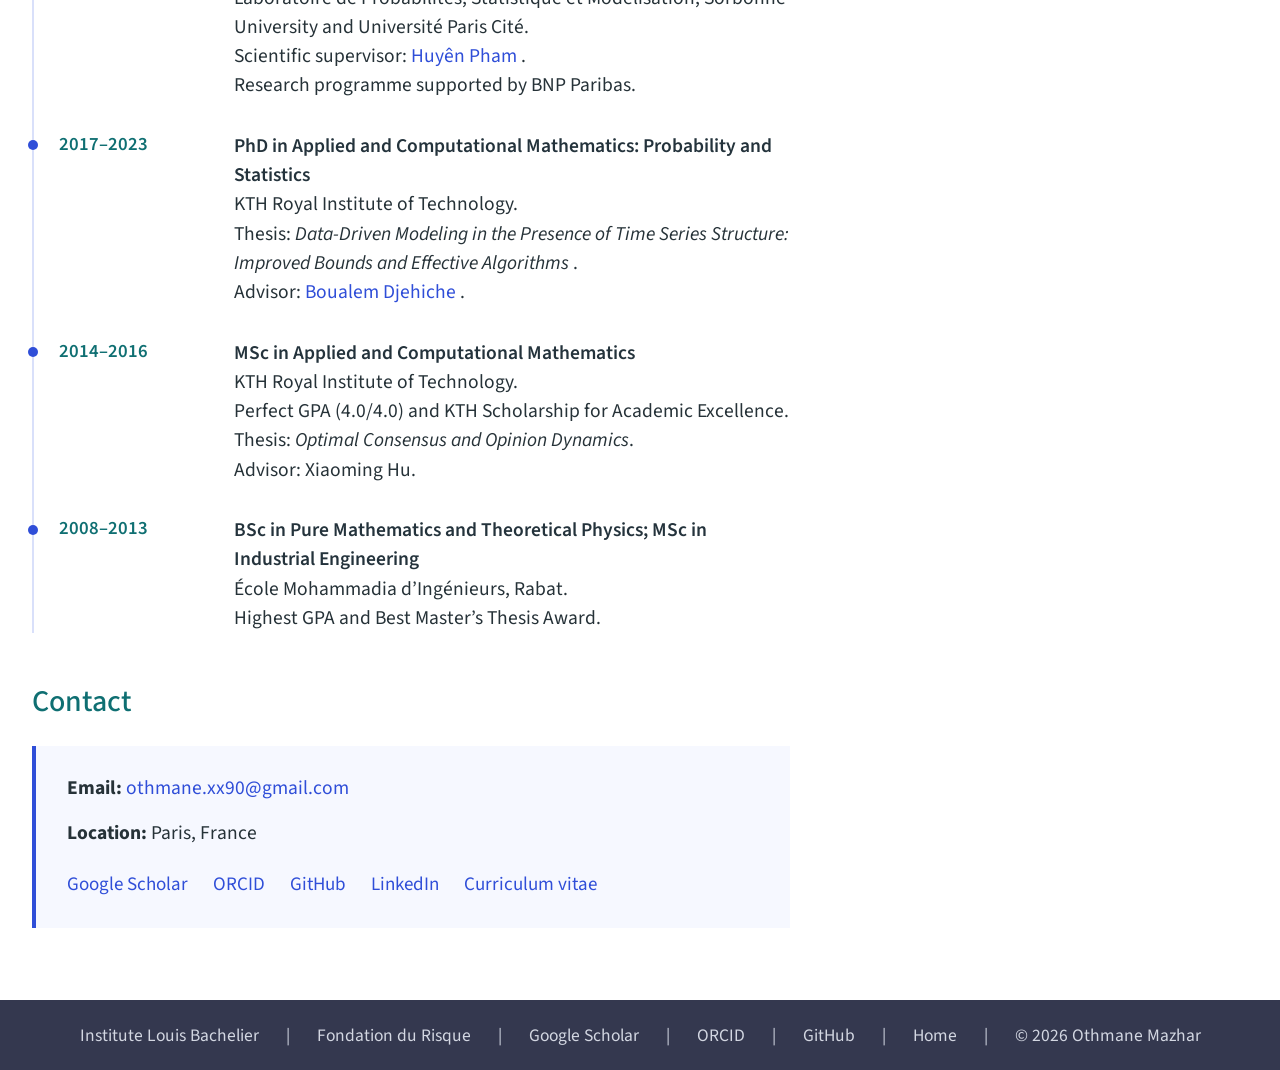
==== commit 0acb88f7: "Merge About timeline and finalize CV ordering" ====
--- a/about.html
+++ b/about.html
@@ -1,5 +1,5 @@
 <!doctype html>
-<html lang="en">
+<html lang="en" data-build="ABOUT-UNIFIED-20260805211809">
 <head>
   <meta charset="utf-8">
   <meta name="viewport" content="width=device-width, initial-scale=1">
@@ -152,9 +152,11 @@
               <div class="timeline-description">
                 <strong>Postdoctoral Researcher</strong>
                 Institute Louis Bachelier, hosted within Fondation du Risque.<br>
-                Chair in Artificial Intelligence and Quantitative Methods for Finance.<br>
+                Chair in Artificial Intelligence and Quantitative Methods
+                for Finance.<br>
                 Scientific supervisor:
-                <a href="https://nizartouzi.github.io/">Nizar Touzi</a>.
+                <a href="https://nizartouzi.github.io/">Nizar Touzi</a>.<br>
+                Research position supported by Jump Trading.
               </div>
             </div>
 
@@ -168,7 +170,8 @@
                 Scientific supervisor:
                 <a href="https://sites.google.com/site/phamxuanhuyen/">
                   Huyên Pham
-                </a>.
+                </a>.<br>
+                Research programme supported by BNP Paribas.
               </div>
             </div>
 
@@ -176,12 +179,48 @@
               <div class="timeline-years">2017–2023</div>
 
               <div class="timeline-description">
-                <strong>PhD</strong>
+                <strong>
+                  PhD in Applied and Computational Mathematics:
+                  Probability and Statistics
+                </strong>
                 KTH Royal Institute of Technology.<br>
+                Thesis:
+                <em>
+                  Data-Driven Modeling in the Presence of Time Series
+                  Structure: Improved Bounds and Effective Algorithms
+                </em>.<br>
                 Advisor:
                 <a href="https://www.kth.se/profile/boualem?l=en">
                   Boualem Djehiche
                 </a>.
+              </div>
+            </div>
+
+            <div class="timeline-item">
+              <div class="timeline-years">2014–2016</div>
+
+              <div class="timeline-description">
+                <strong>
+                  MSc in Applied and Computational Mathematics
+                </strong>
+                KTH Royal Institute of Technology.<br>
+                Perfect GPA (4.0/4.0) and KTH Scholarship for Academic
+                Excellence.<br>
+                Thesis: <em>Optimal Consensus and Opinion Dynamics</em>.<br>
+                Advisor: Xiaoming Hu.
+              </div>
+            </div>
+
+            <div class="timeline-item">
+              <div class="timeline-years">2008–2013</div>
+
+              <div class="timeline-description">
+                <strong>
+                  BSc in Pure Mathematics and Theoretical Physics;
+                  MSc in Industrial Engineering
+                </strong>
+                École Mohammadia d’Ingénieurs, Rabat.<br>
+                Highest GPA and Best Master’s Thesis Award.
               </div>
             </div>
           </div>
@@ -266,73 +305,6 @@
         </ul>
       </aside>
     </div>
-  
-<!-- CV-ALIGNED-ABOUT-START -->
-
-<p class="about-funding-note">
-  My current postdoctoral appointment is supported by Jump Trading.
-  My previous postdoctoral research programme at LPSM was supported
-  by BNP Paribas.
-</p>
-
-<section class="cv-aligned-about-section">
-  <h2>Academic background</h2>
-
-  <ol class="cv-aligned-education-list">
-    <li class="cv-aligned-education-entry">
-      <div class="cv-aligned-education-date">2017–2023</div>
-
-      <div>
-        <h3>
-          PhD in Applied and Computational Mathematics:
-          Probability and Statistics
-        </h3>
-
-        <p>
-          KTH Royal Institute of Technology. Thesis:
-          <em>Data-Driven Modeling in the Presence of Time Series
-          Structure: Improved Bounds and Effective Algorithms</em>.
-          Advisor: Boualem Djehiche.
-        </p>
-      </div>
-    </li>
-
-    <li class="cv-aligned-education-entry">
-      <div class="cv-aligned-education-date">2014–2016</div>
-
-      <div>
-        <h3>
-          MSc in Applied and Computational Mathematics
-        </h3>
-
-        <p>
-          KTH Royal Institute of Technology. Perfect GPA
-          (4.0/4.0) and KTH Scholarship for Academic Excellence.
-          Thesis: <em>Optimal Consensus and Opinion Dynamics</em>.
-          Advisor: Xiaoming Hu.
-        </p>
-      </div>
-    </li>
-
-    <li class="cv-aligned-education-entry">
-      <div class="cv-aligned-education-date">2008–2013</div>
-
-      <div>
-        <h3>
-          BSc in Pure Mathematics and Theoretical Physics;
-          MSc in Industrial Engineering
-        </h3>
-
-        <p>
-          École Mohammadia d’Ingénieurs, Rabat. Highest GPA and
-          Best Master’s Thesis Award.
-        </p>
-      </div>
-    </li>
-  </ol>
-</section>
-
-<!-- CV-ALIGNED-ABOUT-END -->
 </main>
 
   <footer class="site-footer">
--- a/assets/homepage.css
+++ b/assets/homepage.css
@@ -988,3 +988,16 @@
 }
 
 /* FINAL-CV-ALIGNMENT-STYLES-END */
+
+
+/* HOME-PROFILE-H1-START */
+
+.profile-name-heading {
+  margin: 0 0 0.7rem;
+  color: var(--teal);
+  font-size: 1.16rem;
+  font-weight: 500;
+  line-height: 1.25;
+}
+
+/* HOME-PROFILE-H1-END */
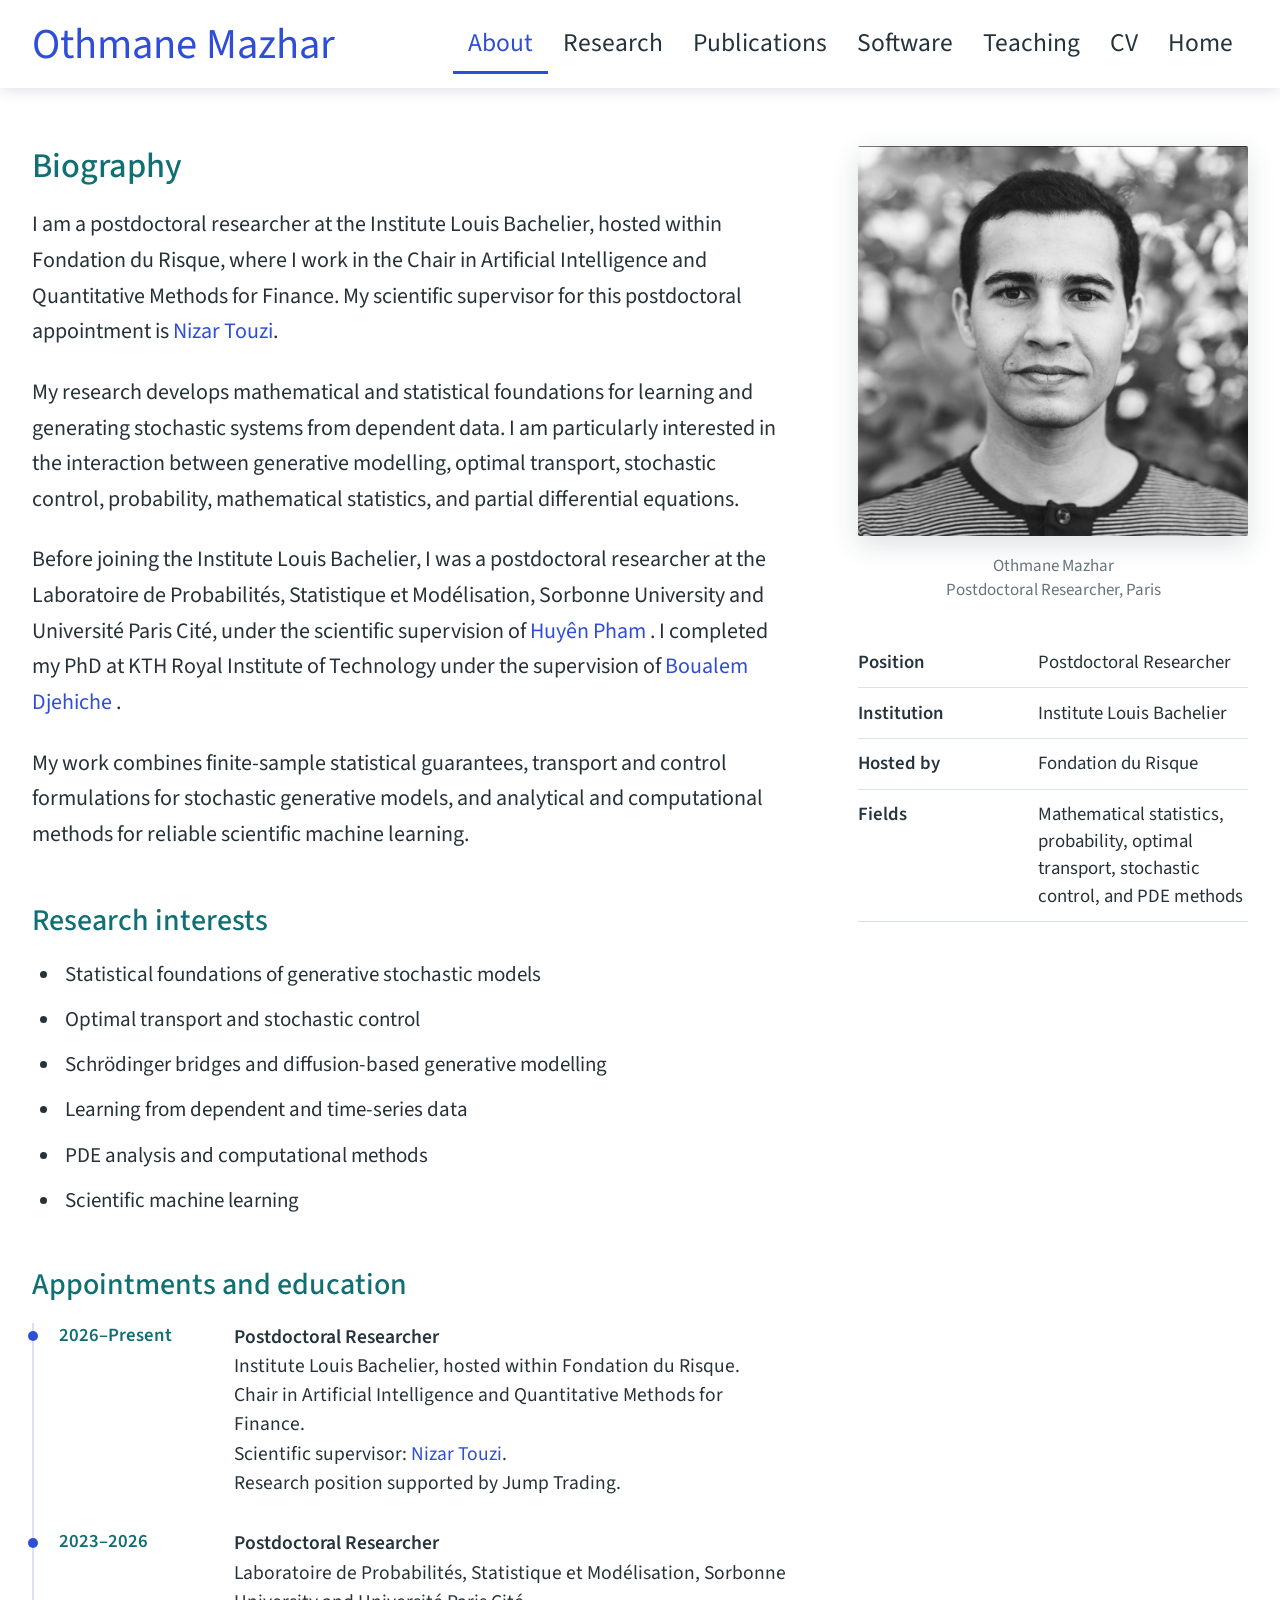
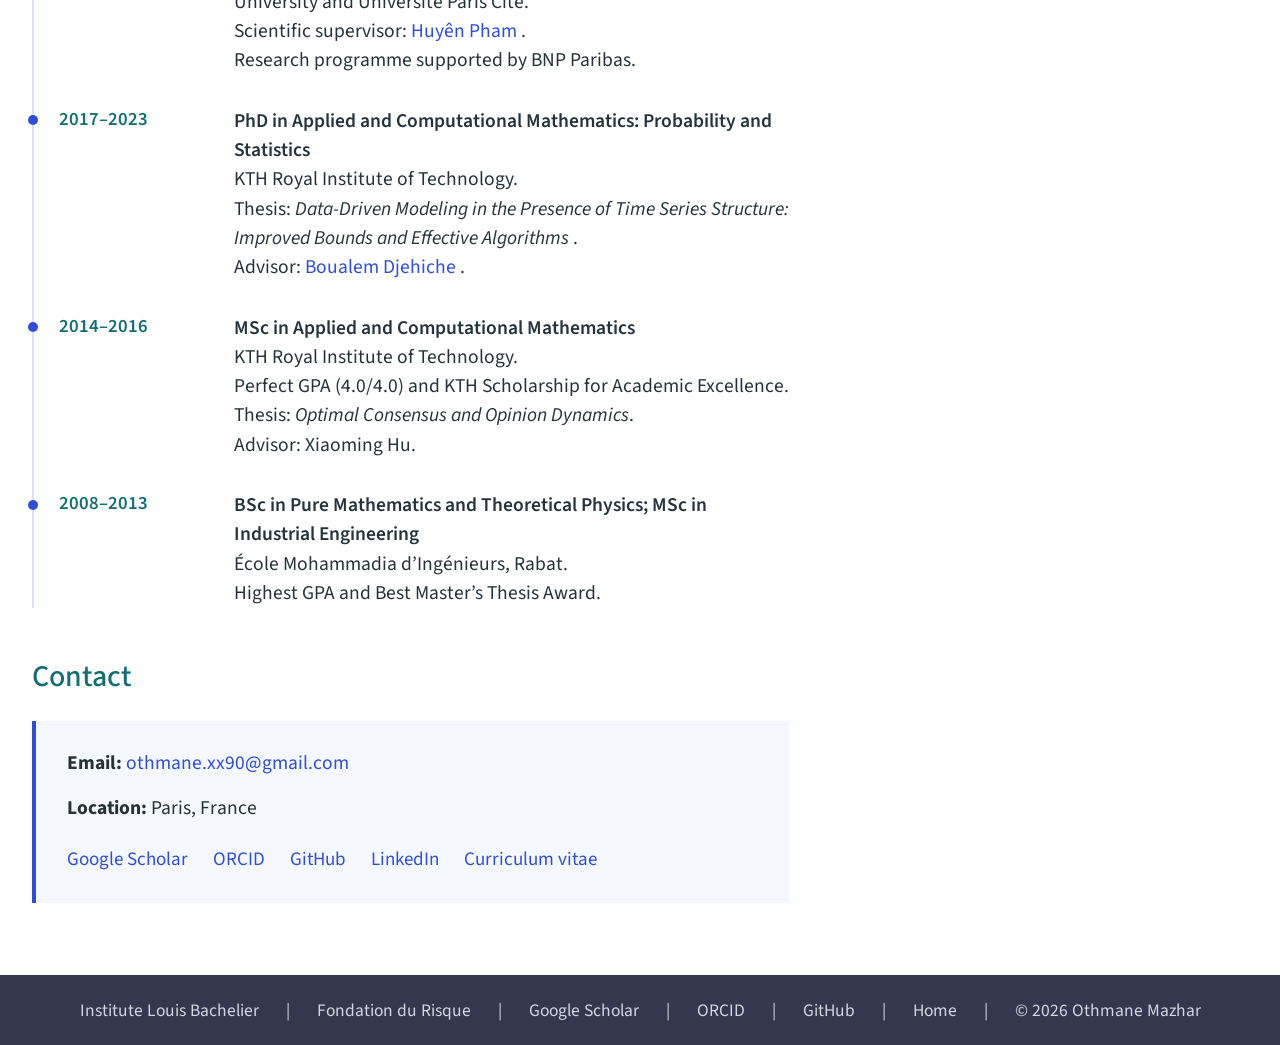
==== commit 91abea8e: "Refine homepage and research-facing pages" ====
--- a/about.html
+++ b/about.html
@@ -32,6 +32,7 @@
   >
   <meta name="twitter:image" content="https://othmaneanalytics.github.io/assets/home/hero.png">
 
+  <link rel="stylesheet" href="assets/site-final-tweaks.css?v=20260824000158">
 </head>
 
 <body>
@@ -73,17 +74,12 @@
       <div class="about-content">
         <section class="about-section">
           <h1 class="biography-title">Biography</h1>
-
           <p>
             I am a postdoctoral researcher at the Institute Louis Bachelier,
             hosted within Fondation du Risque, where I work in the Chair in
             Artificial Intelligence and Quantitative Methods for Finance.
-          </p>
-          <p class="current-postdoc-supervisor">
             My scientific supervisor for this postdoctoral appointment is
-            <a href="https://nizartouzi.github.io/">
-              Nizar Touzi
-            </a>.
+            <a href="https://nizartouzi.github.io/">Nizar Touzi</a>.
           </p>
 
 
--- a/assets/site-final-tweaks.css
+++ b/assets/site-final-tweaks.css
@@ -0,0 +1,287 @@
+/*
+ * Final requested website refinements.
+ * Loaded after all older page-specific styles.
+ */
+
+/* ==========================================================
+   1. HOME HERO — 25% SHORTER
+   Original desktop ratio: 10 / 3.
+   New height = 75% of original -> ratio 40 / 9.
+   ========================================================== */
+
+.hero {
+  aspect-ratio: 40 / 9 !important;
+  min-height: 0 !important;
+  background-position: var(--hero-position) !important;
+  background-size: cover !important;
+}
+
+/* ==========================================================
+   1b. HOME NAVIGATION ART — 25% LARGER
+   The live page contains six tiles, so all six are enlarged
+   consistently.
+   ========================================================== */
+
+.navigation-grid {
+  /* Compensates for the upward growth of scaled artwork. */
+  margin-top: 96px !important;
+}
+
+.navigation-grid .navigation-tile a {
+  font-size: 1.275rem !important;
+}
+
+.navigation-grid .navigation-tile img {
+  transform: scale(1.25) !important;
+  transform-origin: center bottom !important;
+}
+
+.navigation-grid .navigation-tile:hover img,
+.navigation-grid .navigation-tile:focus-within img {
+  transform: translateY(-3px) scale(1.25) !important;
+}
+
+/* ==========================================================
+   3. RESEARCH INTRODUCTION
+   Illustration on left, three-paragraph research statement
+   on right.
+   ========================================================== */
+
+.r5-header.research-intro-header {
+  width: 100% !important;
+  max-width: none !important;
+  margin: 0 0 66px !important;
+}
+
+.research-intro-layout {
+  display: grid;
+  grid-template-columns:
+    minmax(300px, 0.82fr)
+    minmax(0, 1.18fr);
+  gap: 58px;
+  align-items: center;
+  width: 100%;
+}
+
+.research-intro-illustration {
+  display: flex;
+  width: 100%;
+  max-width: 520px;
+  min-width: 0;
+  align-items: center;
+  justify-content: center;
+  justify-self: start;
+  margin: 0;
+}
+
+.research-intro-illustration img {
+  display: block;
+  width: 100%;
+  height: auto;
+  max-height: 390px;
+  object-fit: contain;
+  object-position: center;
+}
+
+.research-intro-copy {
+  min-width: 0;
+}
+
+.research-intro-copy .r5-lead {
+  max-width: none;
+}
+
+.research-intro-copy .r5-intro {
+  max-width: none;
+}
+
+.research-intro-copy .research-programme-note {
+  max-width: none;
+  margin: 0.85rem 0 0;
+  color: #536068;
+  font-size: 0.87rem;
+  line-height: 1.64;
+}
+
+/* ==========================================================
+   4. PUBLICATIONS
+   Smaller outside gutters and narrower illustration column
+   give substantially more horizontal room to publication
+   titles now that year navigation is gone.
+   ========================================================== */
+
+.publications-main.container {
+  /*
+   * Global gutter is 64px total. 51.2px is exactly 20% less.
+   */
+  width: min(calc(100% - 51.2px), 1500px) !important;
+}
+
+.publications-layout {
+  grid-template-columns:
+    minmax(270px, 25%)
+    minmax(0, 75%) !important;
+  gap: 50px !important;
+}
+
+.publications-sidebar {
+  min-width: 0;
+}
+
+.publications-illustration {
+  max-width: 400px !important;
+  margin-top: 0 !important;
+}
+
+.publications-scholar-note {
+  max-width: 410px;
+  margin: 0 0 1.2rem;
+  color: #536068;
+  font-size: 0.74rem;
+  line-height: 1.52;
+}
+
+.publications-scholar-note a {
+  font-weight: 600;
+}
+
+/* ==========================================================
+   5. SOFTWARE INTRODUCTION
+   Text on left, software illustration on right.
+   ========================================================== */
+
+.software-intro-layout {
+  display: grid;
+  grid-template-columns:
+    minmax(0, 1fr)
+    minmax(260px, 360px);
+  gap: 56px;
+  align-items: center;
+  margin: 0 0 2.25rem;
+}
+
+.software-intro-copy {
+  min-width: 0;
+}
+
+.software-intro-copy .software-lead {
+  max-width: none;
+}
+
+.software-intro-copy .software-introduction {
+  max-width: none;
+  margin-bottom: 0;
+}
+
+.software-intro-illustration {
+  display: flex;
+  width: 100%;
+  max-width: 360px;
+  align-items: center;
+  justify-content: center;
+  justify-self: end;
+  margin: 0;
+}
+
+.software-intro-illustration img {
+  display: block;
+  width: 100%;
+  height: auto;
+  max-height: 315px;
+  object-fit: contain;
+  object-position: center;
+}
+
+/* ==========================================================
+   7. MOBILE — HEADER ALWAYS AVAILABLE
+   ========================================================== */
+
+@media (max-width: 767.98px) {
+  html {
+    scroll-padding-top: 76px;
+  }
+
+  .site-header {
+    position: sticky !important;
+    top: 0 !important;
+    z-index: 1000 !important;
+  }
+
+  .site-nav {
+    inset: 68px 0 0 !important;
+    z-index: 1001 !important;
+  }
+
+  /* Hero remains exactly 25% shorter than previous 220px. */
+  .hero {
+    aspect-ratio: auto !important;
+    min-height: 165px !important;
+  }
+
+  .research-intro-layout {
+    grid-template-columns: 1fr;
+    gap: 25px;
+  }
+
+  .research-intro-illustration {
+    width: min(100%, 500px);
+    max-width: 500px;
+    justify-self: center;
+  }
+
+  .research-intro-copy {
+    width: 100%;
+  }
+
+  .software-intro-layout {
+    grid-template-columns: 1fr;
+    gap: 22px;
+  }
+
+  .software-intro-illustration {
+    width: min(100%, 390px);
+    max-width: 390px;
+    justify-self: center;
+  }
+
+  .publications-main.container {
+    width: min(calc(100% - 22.4px), 1500px) !important;
+  }
+
+  .publications-layout {
+    display: flex !important;
+    flex-direction: column;
+    gap: 30px !important;
+  }
+
+  .publications-scholar-note {
+    max-width: 100%;
+  }
+}
+
+/*
+ * On very narrow phones a literal 1.25 transform would make
+ * a full-width illustration overflow the viewport. Increase
+ * the available image box instead and keep it inside the screen.
+ */
+@media (max-width: 519.98px) {
+  .navigation-grid {
+    margin-top: 72px !important;
+  }
+
+  .navigation-grid .navigation-tile img {
+    width: 100% !important;
+    max-width: 412px !important;
+    height: 275px !important;
+    transform: none !important;
+  }
+
+  .navigation-grid .navigation-tile:hover img,
+  .navigation-grid .navigation-tile:focus-within img {
+    transform: translateY(-3px) !important;
+  }
+
+  .navigation-grid .navigation-tile a {
+    font-size: 1.275rem !important;
+  }
+}
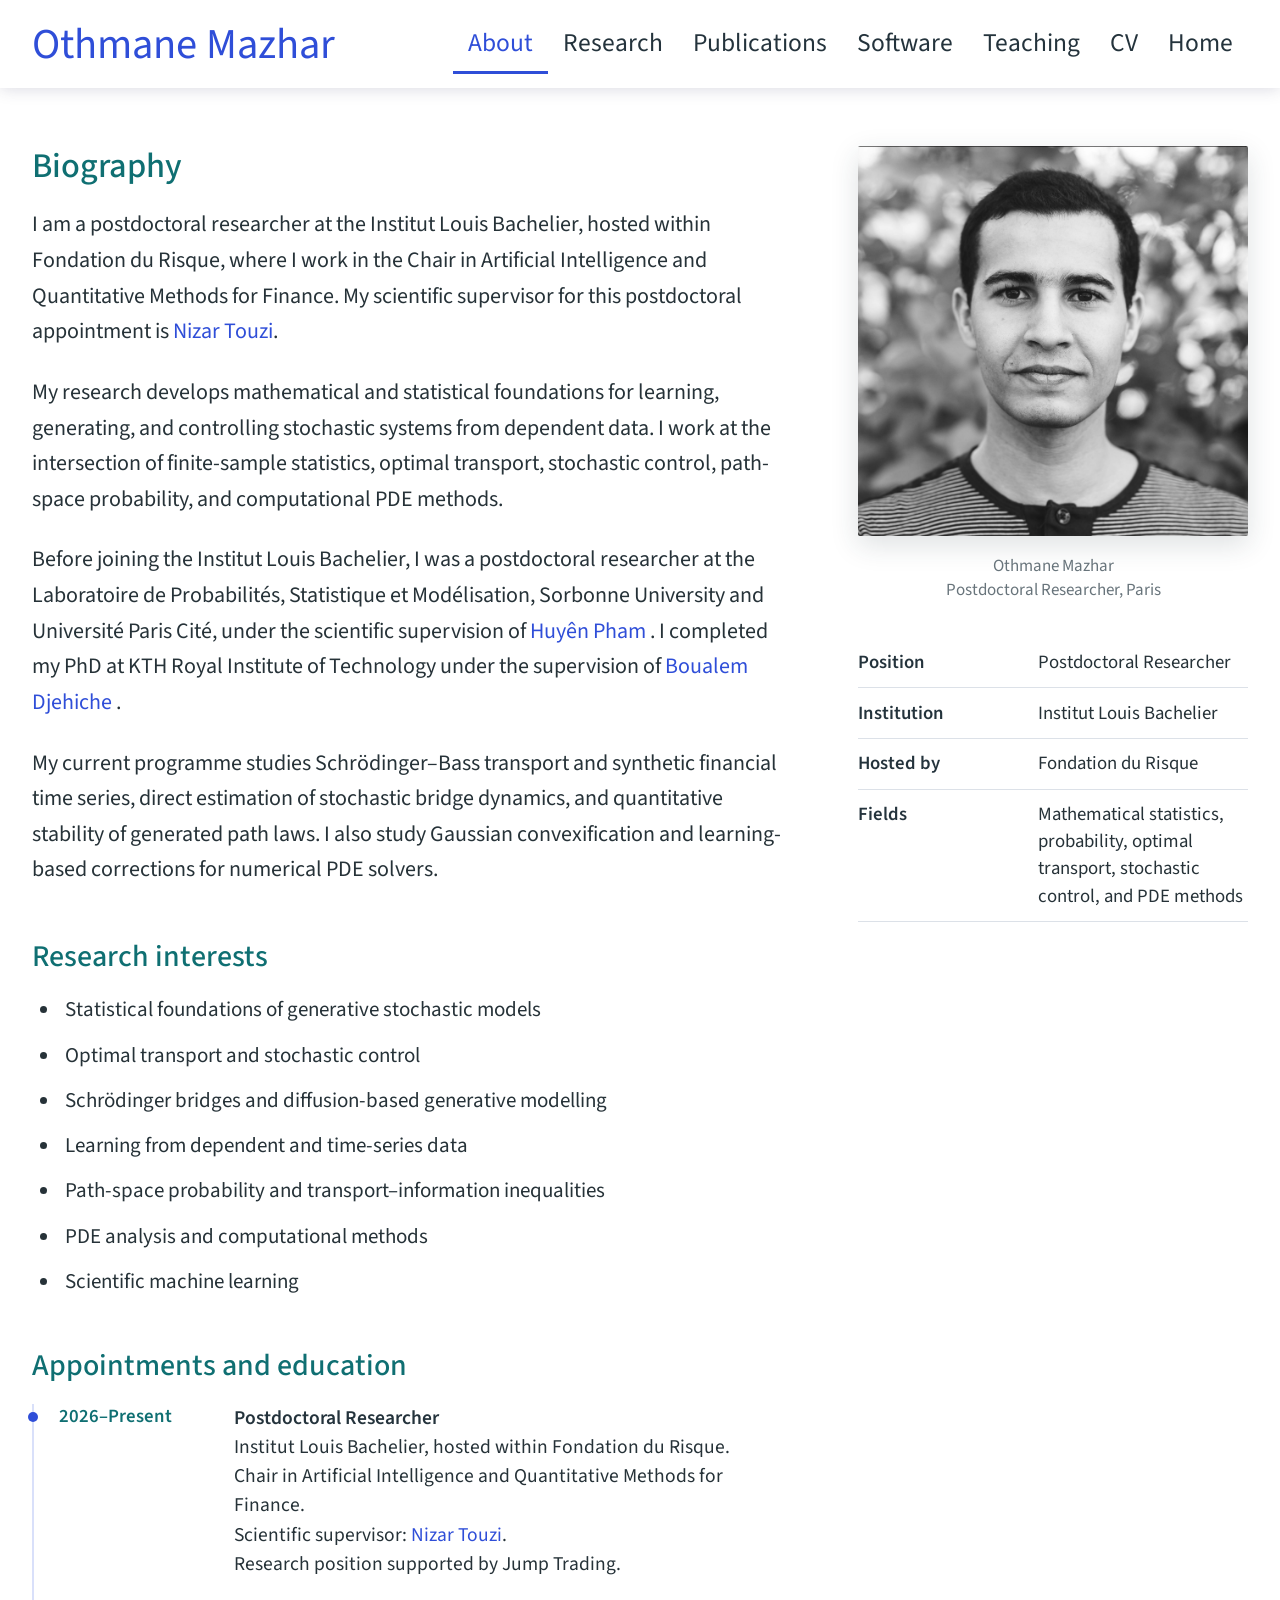
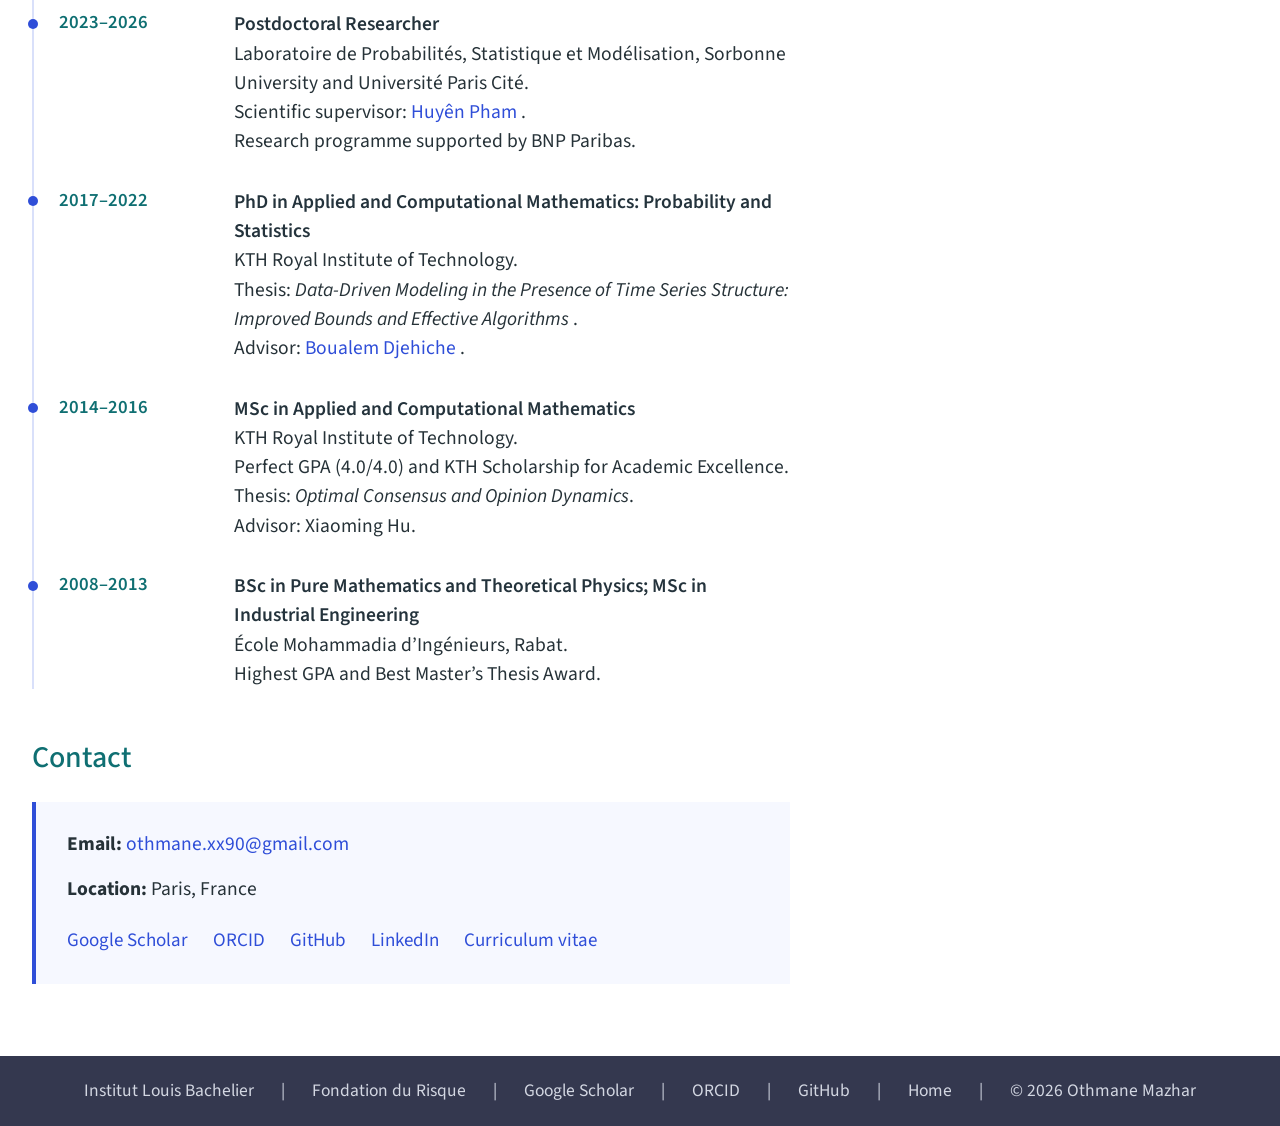
==== commit 290bd697: "Update academic website from September 2026 CV" ====
--- a/about.html
+++ b/about.html
@@ -32,7 +32,7 @@
   >
   <meta name="twitter:image" content="https://othmaneanalytics.github.io/assets/home/hero.png">
 
-  <link rel="stylesheet" href="assets/site-final-tweaks.css?v=20260824000158">
+  <link rel="stylesheet" href="assets/site-final-tweaks.css?v=20260824005440">
 </head>
 
 <body>
@@ -75,7 +75,7 @@
         <section class="about-section">
           <h1 class="biography-title">Biography</h1>
           <p>
-            I am a postdoctoral researcher at the Institute Louis Bachelier,
+            I am a postdoctoral researcher at the Institut Louis Bachelier,
             hosted within Fondation du Risque, where I work in the Chair in
             Artificial Intelligence and Quantitative Methods for Finance.
             My scientific supervisor for this postdoctoral appointment is
@@ -85,14 +85,14 @@
 
           <p>
             My research develops mathematical and statistical foundations for
-            learning and generating stochastic systems from dependent data. I
-            am particularly interested in the interaction between generative
-            modelling, optimal transport, stochastic control, probability,
-            mathematical statistics, and partial differential equations.
+            learning, generating, and controlling stochastic systems from
+            dependent data. I work at the intersection of finite-sample
+            statistics, optimal transport, stochastic control, path-space
+            probability, and computational PDE methods.
           </p>
 
           <p>
-            Before joining the Institute Louis Bachelier, I was a postdoctoral
+            Before joining the Institut Louis Bachelier, I was a postdoctoral
             researcher at the Laboratoire de Probabilités, Statistique et
             Modélisation, Sorbonne University and Université Paris Cité, under
             the scientific supervision of
@@ -106,10 +106,11 @@
           </p>
 
           <p>
-            My work combines finite-sample statistical guarantees, transport
-            and control formulations for stochastic generative models, and
-            analytical and computational methods for reliable scientific
-            machine learning.
+            My current programme studies Schrödinger–Bass transport and
+            synthetic financial time series, direct estimation of stochastic
+            bridge dynamics, and quantitative stability of generated path
+            laws. I also study Gaussian convexification and learning-based
+            corrections for numerical PDE solvers.
           </p>
         </section>
 
@@ -130,6 +131,9 @@
               Learning from dependent and time-series data
             </li>
             <li>
+              Path-space probability and transport–information inequalities
+            </li>
+            <li>
               PDE analysis and computational methods
             </li>
             <li>
@@ -147,7 +151,7 @@
 
               <div class="timeline-description">
                 <strong>Postdoctoral Researcher</strong>
-                Institute Louis Bachelier, hosted within Fondation du Risque.<br>
+                Institut Louis Bachelier, hosted within Fondation du Risque.<br>
                 Chair in Artificial Intelligence and Quantitative Methods
                 for Finance.<br>
                 Scientific supervisor:
@@ -172,7 +176,7 @@
             </div>
 
             <div class="timeline-item">
-              <div class="timeline-years">2017–2023</div>
+              <div class="timeline-years">2017–2022</div>
 
               <div class="timeline-description">
                 <strong>
@@ -283,7 +287,7 @@
 
           <li>
             <strong>Institution</strong>
-            <span>Institute Louis Bachelier</span>
+            <span>Institut Louis Bachelier</span>
           </li>
 
           <li>
@@ -306,7 +310,7 @@
   <footer class="site-footer">
     <div class="container footer-row">
       <a href="https://www.institutlouisbachelier.org/en">
-        Institute Louis Bachelier
+        Institut Louis Bachelier
       </a>
 
       <span class="footer-divider">|</span>
--- a/assets/site-final-tweaks.css
+++ b/assets/site-final-tweaks.css
@@ -285,3 +285,432 @@
     font-size: 1.275rem !important;
   }
 }
+
+/* VISUAL-REFINEMENT-V3-START */
+
+/* ==========================================================
+   HOME HERO
+
+   ONE image only.
+
+   Keep the requested 25%-reduced banner height and preserve
+   the full edge-to-edge width.
+
+   Because the original image is much taller than the banner,
+   some vertical cropping is unavoidable with background-size:
+   cover. Anchor the image to the TOP so all cropping happens
+   from the unattractive bottom portion rather than the top.
+   ========================================================== */
+
+.hero {
+  position: relative !important;
+  width: 100% !important;
+
+  aspect-ratio: 40 / 9 !important;
+  min-height: 0 !important;
+
+  overflow: hidden !important;
+
+  background-image: url("home/hero.png") !important;
+  background-size: cover !important;
+
+  /* Preserve the top; crop the bottom. */
+  background-position: center top !important;
+
+  background-repeat: no-repeat !important;
+
+  border-bottom: 1px solid #dce1e8 !important;
+}
+
+/*
+ * Explicitly kill the previous second-image overlay.
+ * This guarantees there can never be two hero images.
+ */
+.hero::before,
+.hero::after {
+  content: none !important;
+  display: none !important;
+  background: none !important;
+}
+
+
+/* ==========================================================
+   HOME SIX PICTURES
+
+   The previous positive top margins did not solve the visual
+   gap. Move the entire six-picture section upward.
+
+   The original combined whitespace was roughly 80–100px.
+   This removes approximately 70% of that visual separation.
+   ========================================================== */
+
+.home-information {
+  margin-bottom: 0 !important;
+  padding-bottom: 0 !important;
+}
+
+.navigation-grid.container {
+  width: min(calc(100% - 32px), 1500px) !important;
+  max-width: none !important;
+
+  /*
+   * Negative margin deliberately pulls the entire image/label
+   * row upward toward the content above.
+   */
+  margin-top: -58px !important;
+  margin-bottom: 12px !important;
+
+  padding-top: 0 !important;
+  padding-bottom: 0 !important;
+  padding-inline: 0 !important;
+}
+
+.navigation-grid .tile-grid {
+  position: relative !important;
+  top: 0 !important;
+
+  display: grid !important;
+  grid-template-columns:
+    repeat(6, minmax(0, 1fr)) !important;
+
+  column-gap: 22px !important;
+  row-gap: 36px !important;
+
+  width: 100% !important;
+
+  margin: 0 !important;
+  padding: 0 !important;
+
+  align-items: end !important;
+}
+
+.navigation-grid .navigation-tile {
+  min-width: 0 !important;
+
+  margin: 0 !important;
+  padding: 0 !important;
+
+  transform: none !important;
+
+  border: 0 !important;
+  overflow: visible !important;
+}
+
+.navigation-grid .navigation-tile a {
+  display: flex !important;
+  flex-direction: column !important;
+  align-items: center !important;
+  justify-content: flex-end !important;
+
+  gap: 6px !important;
+
+  font-size: 1.275rem !important;
+  line-height: 1.15 !important;
+
+  transform: none !important;
+}
+
+.navigation-grid .navigation-tile img {
+  display: block !important;
+
+  width: 100% !important;
+  max-width: none !important;
+  height: 281px !important;
+
+  margin: 0 auto 8px !important;
+  padding: 0 !important;
+
+  object-fit: contain !important;
+  object-position: center bottom !important;
+
+  transform: none !important;
+}
+
+.navigation-grid .navigation-tile:hover img,
+.navigation-grid .navigation-tile:focus-within img {
+  transform: translateY(-3px) !important;
+}
+
+
+/* ==========================================================
+   RESEARCH INTRO
+
+   Keep the almost edge-to-edge Research page so the text has
+   room, but reduce the illustration from ~1040px to ~520px.
+   Since the SVG keeps its aspect ratio, height is reduced by
+   the same factor automatically.
+   ========================================================== */
+
+@media (min-width: 1101px) {
+
+  #main.r5-main {
+    width: min(calc(100% - 20px), 1760px) !important;
+    max-width: none !important;
+
+    margin-right: auto !important;
+    margin-left: auto !important;
+  }
+
+  .r5-header.research-intro-header {
+    width: 100% !important;
+    max-width: none !important;
+
+    margin: 0 0 60px !important;
+  }
+
+  .research-intro-layout {
+    display: grid !important;
+
+    /*
+     * Illustration returned to about half its previous width.
+     * Remaining horizontal space goes to the paragraphs.
+     */
+    grid-template-columns:
+      minmax(420px, 520px)
+      minmax(0, 1fr) !important;
+
+    gap: 48px !important;
+
+    width: 100% !important;
+
+    align-items: center !important;
+  }
+
+  .research-intro-illustration {
+    display: flex !important;
+
+    width: 100% !important;
+    max-width: 520px !important;
+
+    margin: 0 !important;
+    padding: 10px 14px !important;
+
+    align-items: center !important;
+    justify-content: center !important;
+    justify-self: start !important;
+
+    background:
+      linear-gradient(
+        180deg,
+        rgba(249, 251, 255, 0.96),
+        rgba(243, 247, 255, 0.92)
+      ) !important;
+
+    border: 1px solid #e2e8f3 !important;
+    border-radius: 10px !important;
+
+    box-shadow:
+      0 6px 18px rgba(36, 51, 60, 0.055) !important;
+  }
+
+  .research-intro-illustration img {
+    display: block !important;
+
+    width: 100% !important;
+    max-width: 500px !important;
+
+    height: auto !important;
+    max-height: 270px !important;
+
+    object-fit: contain !important;
+    object-position: center !important;
+
+    background: transparent !important;
+    border: 0 !important;
+    box-shadow: none !important;
+  }
+
+  .research-intro-copy {
+    min-width: 0 !important;
+    width: 100% !important;
+  }
+
+  .research-intro-copy .r5-lead,
+  .research-intro-copy .r5-intro,
+  .research-intro-copy .research-programme-note {
+    width: 100% !important;
+    max-width: none !important;
+  }
+}
+
+
+/* ==========================================================
+   TABLET HOME
+   ========================================================== */
+
+@media (min-width: 900px) and (max-width: 1299.98px) {
+
+  .navigation-grid.container {
+    width: min(calc(100% - 40px), 1220px) !important;
+    margin-top: -40px !important;
+  }
+
+  .navigation-grid .tile-grid {
+    grid-template-columns:
+      repeat(3, minmax(0, 1fr)) !important;
+
+    column-gap: 36px !important;
+    row-gap: 40px !important;
+  }
+
+  .navigation-grid .navigation-tile img {
+    height: 306px !important;
+  }
+}
+
+
+/* ==========================================================
+   TABLET RESEARCH
+   ========================================================== */
+
+@media (min-width: 768px) and (max-width: 1100.98px) {
+
+  #main.r5-main {
+    width: min(calc(100% - 32px), 1100px) !important;
+  }
+
+  .research-intro-layout {
+    display: grid !important;
+
+    grid-template-columns:
+      minmax(300px, 420px)
+      minmax(0, 1fr) !important;
+
+    gap: 34px !important;
+
+    align-items: center !important;
+  }
+
+  .research-intro-illustration {
+    width: 100% !important;
+    max-width: 420px !important;
+
+    margin: 0 !important;
+    padding: 10px !important;
+
+    background: #f8faff !important;
+    border: 1px solid #e2e8f3 !important;
+    border-radius: 9px !important;
+  }
+
+  .research-intro-illustration img {
+    width: 100% !important;
+    max-height: 230px !important;
+
+    object-fit: contain !important;
+  }
+}
+
+
+/* ==========================================================
+   SMALL TABLET
+   ========================================================== */
+
+@media (min-width: 520px) and (max-width: 899.98px) {
+
+  .navigation-grid.container {
+    width: min(calc(100% - 32px), 860px) !important;
+    margin-top: -24px !important;
+  }
+
+  .navigation-grid .tile-grid {
+    grid-template-columns:
+      repeat(2, minmax(0, 1fr)) !important;
+
+    column-gap: 30px !important;
+    row-gap: 36px !important;
+  }
+
+  .navigation-grid .navigation-tile img {
+    height: 281px !important;
+  }
+}
+
+
+/* ==========================================================
+   PHONE
+   ========================================================== */
+
+@media (max-width: 767.98px) {
+
+  /*
+   * Same principle on phones:
+   * full-width image, top preserved, bottom cropped.
+   */
+  .hero {
+    aspect-ratio: auto !important;
+    min-height: 165px !important;
+
+    background-size: cover !important;
+    background-position: center top !important;
+  }
+
+  .hero::before,
+  .hero::after {
+    content: none !important;
+    display: none !important;
+  }
+
+  #main.r5-main {
+    width: min(calc(100% - 28px), 760px) !important;
+  }
+
+  .research-intro-layout {
+    grid-template-columns: 1fr !important;
+    gap: 22px !important;
+  }
+
+  .research-intro-illustration {
+    width: min(100%, 480px) !important;
+    max-width: 480px !important;
+
+    justify-self: center !important;
+
+    margin: 0 auto !important;
+    padding: 10px !important;
+
+    background: #f8faff !important;
+    border: 1px solid #e2e8f3 !important;
+    border-radius: 9px !important;
+  }
+
+  .research-intro-illustration img {
+    width: 100% !important;
+    height: auto !important;
+    max-height: 250px !important;
+
+    object-fit: contain !important;
+  }
+}
+
+
+@media (max-width: 519.98px) {
+
+  /*
+   * Do not use the large negative desktop offset on a
+   * single-column phone layout.
+   */
+  .navigation-grid.container {
+    width: min(calc(100% - 28px), 500px) !important;
+
+    margin-top: -10px !important;
+    margin-bottom: 20px !important;
+  }
+
+  .navigation-grid .tile-grid {
+    grid-template-columns: 1fr !important;
+    row-gap: 32px !important;
+  }
+
+  .navigation-grid .navigation-tile img {
+    width: 100% !important;
+    max-width: 410px !important;
+    height: 275px !important;
+
+    margin-inline: auto !important;
+
+    transform: none !important;
+  }
+}
+
+/* VISUAL-REFINEMENT-V3-END */
